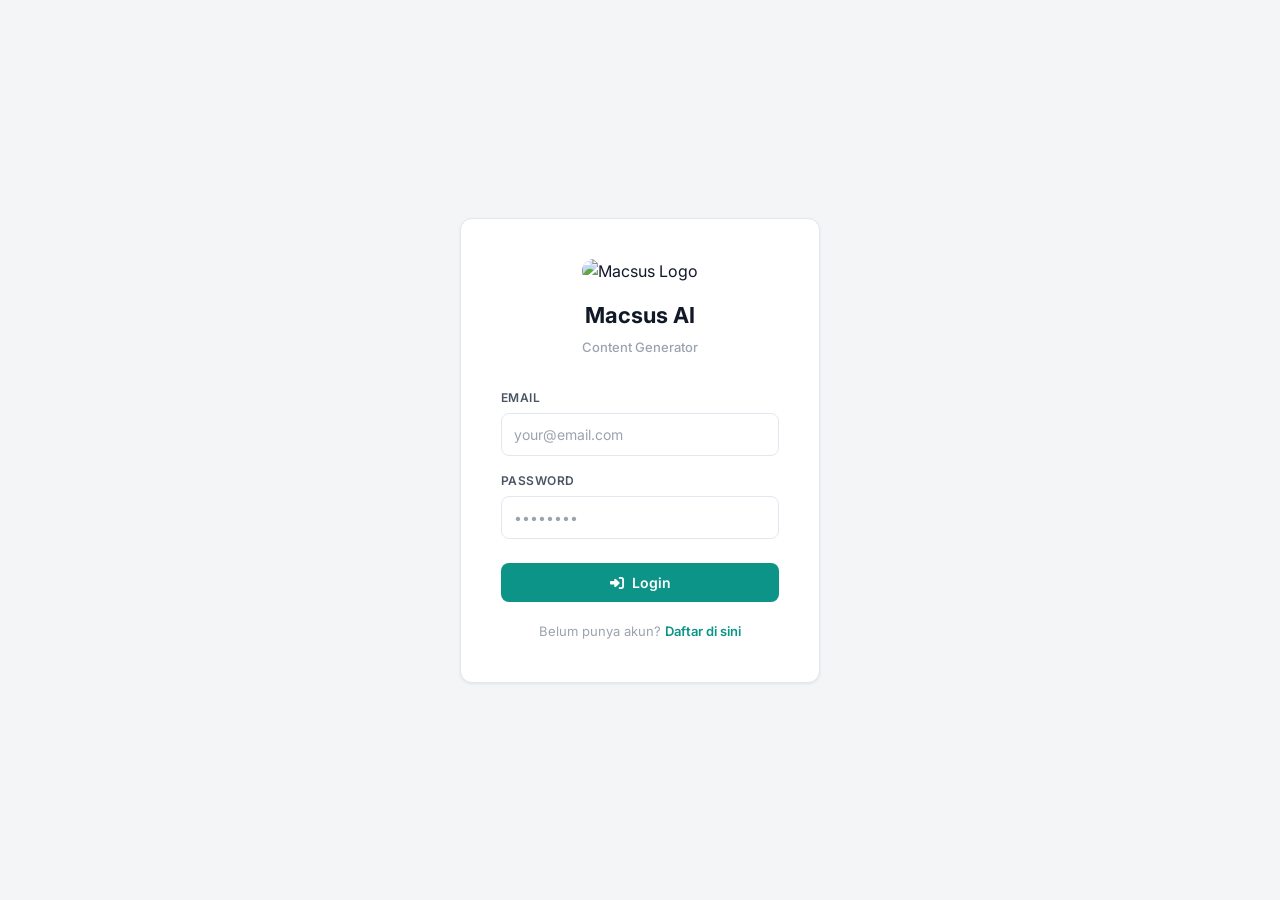
==== login.html @ 2334e477 "Fix sidebar: push layout, display none teks saat collapsed, proper page navigation" ====
<!DOCTYPE html>
<html lang="id">
<head>
  <meta charset="UTF-8">
  <meta name="viewport" content="width=device-width, initial-scale=1.0, maximum-scale=1.0, user-scalable=no">
  <title>Login - Macsus AI Advertising</title>
  <link rel="icon" href="IkonBrand/ikon-gelap/favicon-32.png" type="image/png">
  <link rel="preconnect" href="https://fonts.googleapis.com">
  <link rel="preconnect" href="https://fonts.gstatic.com" crossorigin>
  <link href="https://fonts.googleapis.com/css2?family=Inter:wght@400;500;600;700&display=swap" rel="stylesheet">
  <link rel="stylesheet" href="https://cdnjs.cloudflare.com/ajax/libs/font-awesome/6.4.0/css/all.min.css">
  <link rel="stylesheet" href="style.css">
  <style>
    body {
      background: var(--bg-page);
      display: flex;
      align-items: center;
      justify-content: center;
      min-height: 100dvh;
    }
    .auth-container {
      width: 100%;
      max-width: 400px;
      padding: 20px;
    }
    .auth-card {
      padding: 40px;
      background: var(--bg-surface);
      border: 1px solid var(--border);
      border-radius: 12px;
      box-shadow: var(--shadow-md);
    }
    .auth-header {
      text-align: center;
      margin-bottom: 32px;
    }
    .auth-header img {
      width: 56px;
      height: 56px;
      margin-bottom: 16px;
      border-radius: 12px;
    }
    .auth-header h1 {
      font-family: 'Inter', system-ui, sans-serif;
      font-size: 22px;
      font-weight: 700;
      color: var(--text-primary);
      margin: 0;
    }
    .auth-header p {
      font-size: 13px;
      color: var(--text-tertiary);
      margin: 6px 0 0 0;
      font-weight: 500;
    }
    .auth-form {
      display: flex;
      flex-direction: column;
      gap: 16px;
    }
    .form-group {
      display: flex;
      flex-direction: column;
      gap: 6px;
    }
    .form-label {
      font-size: 12px;
      font-weight: 600;
      color: var(--text-secondary);
      text-transform: uppercase;
      letter-spacing: 0.04em;
    }
    .auth-input {
      width: 100%;
      padding: 10px 12px;
      border: 1px solid var(--border);
      border-radius: 8px;
      background: var(--bg-surface);
      color: var(--text-primary);
      font-size: 14px;
      font-family: 'Inter', system-ui, sans-serif;
    }
    .auth-input:focus {
      outline: none;
      border-color: var(--accent);
      box-shadow: 0 0 0 3px var(--accent-muted);
    }
    .auth-input::placeholder {
      color: var(--text-tertiary);
    }
    .auth-submit {
      padding: 11px 16px;
      background: var(--accent);
      color: var(--text-inverse);
      border: none;
      border-radius: 8px;
      font-weight: 600;
      font-size: 14px;
      cursor: pointer;
      display: flex;
      align-items: center;
      justify-content: center;
      gap: 8px;
      margin-top: 8px;
    }
    .auth-submit:hover:not(:disabled) {
      background: var(--accent-hover);
    }
    .auth-submit:disabled {
      opacity: 0.6;
      cursor: not-allowed;
    }
    .auth-error {
      padding: 12px;
      background: var(--red-light);
      border: 1px solid var(--red);
      border-radius: 8px;
      color: var(--red);
      font-size: 13px;
      display: none;
    }
    .auth-error.show {
      display: block;
    }
    .auth-link {
      text-align: center;
      font-size: 13px;
      color: var(--text-tertiary);
      margin-top: 20px;
    }
    .auth-link a {
      color: var(--accent);
      text-decoration: none;
      font-weight: 600;
    }
    .auth-link a:hover {
      text-decoration: underline;
    }
    .toast {
      position: fixed;
      bottom: 20px;
      left: 50%;
      transform: translateX(-50%);
      background: var(--bg-active);
      color: var(--text-primary);
      padding: 10px 20px;
      border-radius: 100px;
      font-size: 13px;
      font-weight: 600;
      display: none;
      align-items: center;
      gap: 10px;
      z-index: 10000;
      box-shadow: var(--shadow-lg);
    }
    .toast.show {
      display: flex;
    }
    @media (max-width: 480px) {
      .auth-container { padding: 12px; }
      .auth-card { padding: 24px; }
      .auth-header h1 { font-size: 20px; }
    }
  </style>
</head>
<body>
  <div id="toast" class="toast"></div>

  <div class="auth-container">
    <div class="auth-card">
      <div class="auth-header">
        <img src="ikon.png" alt="Macsus Logo">
        <h1>Macsus AI</h1>
        <p>Content Generator</p>
      </div>

      <form class="auth-form" id="login-form" onsubmit="handleLoginSubmit(event)">
        <div class="form-group">
          <label class="form-label">Email</label>
          <input type="email" class="auth-input" placeholder="your@email.com" id="login-email" required>
        </div>

        <div class="form-group">
          <label class="form-label">Password</label>
          <input type="password" class="auth-input" placeholder="••••••••" id="login-password" required>
        </div>

        <div class="auth-error" id="login-error"></div>

        <button type="submit" class="auth-submit" id="login-btn">
          <i class="fas fa-sign-in-alt"></i> Login
        </button>
      </form>

      <div class="auth-link">
        Belum punya akun? <a href="register.html">Daftar di sini</a>
      </div>
    </div>
  </div>

  <script src="js/auth/supabaseAuth.js"></script>
  <script>
    async function handleLoginSubmit(e) {
      e.preventDefault();
      
      const email = document.getElementById('login-email').value.trim();
      const password = document.getElementById('login-password').value;
      const errorBox = document.getElementById('login-error');
      const submitBtn = document.getElementById('login-btn');

      errorBox.textContent = '';
      errorBox.classList.remove('show');
      submitBtn.disabled = true;
      submitBtn.innerHTML = '<i class="fas fa-spinner"></i> Sedang login...';

      try {
        const result = await window.supabaseAuth.loginUser(email, password);

        if (result.success) {
          showToast('' + result.message, 'success');
          
          setTimeout(() => {
            window.location.href = './index.html';
          }, 1000);
        } else {
          errorBox.textContent = result.error;
          errorBox.classList.add('show');
          submitBtn.disabled = false;
          submitBtn.innerHTML = '<i class="fas fa-sign-in-alt"></i> Login';
        }
      } catch (err) {
        console.error('Login error:', err);
        errorBox.textContent = 'Error: ' + err.message;
        errorBox.classList.add('show');
        submitBtn.disabled = false;
        submitBtn.innerHTML = '<i class="fas fa-sign-in-alt"></i> Login';
      }
    }

    function showToast(message, type = 'info') {
      const toast = document.getElementById('toast');
      toast.textContent = message;
      toast.classList.add('show');
      setTimeout(() => toast.classList.remove('show'), 2000);
    }
  </script>
</body>
</html>
---- style.css ----
/* ═══════════════════════════════════════════════════════════════
   MACSUS AI ADVERTISING — SAAS MODERN UI
   Clean · Professional · Teal Accent
   ═══════════════════════════════════════════════════════════════ */

@import url('https://fonts.googleapis.com/css2?family=Inter:wght@400;500;600;700&family=JetBrains+Mono:wght@400;500&display=swap');

/* ── DESIGN TOKENS ──────────────────────────────────────────── */
:root {
  /* Surfaces */
  --bg-page: #F4F5F7;
  --bg-surface: #FFFFFF;
  --bg-elevated: #FFFFFF;
  --bg-hover: #F0F2F5;
  --bg-active: #E8EAED;

  /* Borders */
  --border: #E2E8F0;
  --border-light: #F0F2F5;
  --border-focus: #0D9488;

  /* Text */
  --text-primary: #111827;
  --text-secondary: #4B5563;
  --text-tertiary: #9CA3AF;
  --text-inverse: #FFFFFF;

  /* Accent — Teal */
  --accent: #0D9488;
  --accent-hover: #0F766E;
  --accent-light: #CCFBF1;
  --accent-muted: rgba(13, 148, 136, 0.08);

  /* Platform Gradients */
  --ig-gradient: linear-gradient(135deg, #833AB4 0%, #C13584 25%, #E1306C 50%, #F77737 75%, #FCAF45 100%);
  --wa-gradient: linear-gradient(135deg, #075E54 0%, #128C7E 50%, #25D366 100%);
  --fb-gradient: linear-gradient(135deg, #1877F2 0%, #42A5F5 50%, #90CAF9 100%);
  --gb-gradient: linear-gradient(135deg, #DB4437 0%, #F4B400 33%, #0F9D58 66%, #DB4437 100%);

  /* Semantic */
  --green: #16A34A;
  --green-light: #DCFCE7;
  --red: #DC2626;
  --red-light: #FEE2E2;
  --yellow: #D97706;
  --yellow-light: #FEF3C7;
  --blue: #2563EB;
  --blue-light: #DBEAFE;

  /* Platform */
  --ig: #E1306C;
  --ig-light: rgba(225, 48, 108, 0.08);
  --wa: #25D366;
  --wa-light: rgba(37, 211, 102, 0.08);
  --fb: #1877F2;
  --fb-light: rgba(24, 119, 242, 0.08);
  --gb: #D97706;
  --gb-light: rgba(217, 119, 6, 0.08);
  --tt: #010101;
  --tt-light: rgba(0, 0, 0, 0.06);
  --tt-gradient: linear-gradient(135deg, #010101 0%, #00F2EA 50%, #FF0050 100%);

  /* Platform Gradients */
  --ig-gradient: linear-gradient(90deg, #833AB4 0%, #C13584 25%, #E1306C 50%, #F77737 75%, #FCAF45 100%);
  --wa-gradient: linear-gradient(90deg, #075E54 0%, #128C7E 50%, #25D366 100%);
  --fb-gradient: linear-gradient(90deg, #1877F2 0%, #42A5F5 50%, #90CAF9 100%);
  --gb-gradient: linear-gradient(90deg, #DB4437 0%, #F4B400 33%, #0F9D58 66%, #DB4437 100%);

  /* Layout */
  --topbar-height: 56px;

  /* Radius */
  --r-sm: 6px;
  --r-md: 8px;
  --r-lg: 12px;
  --r-xl: 16px;

  /* Shadows */
  --shadow-sm: 0 1px 2px rgba(0, 0, 0, 0.05);
  --shadow-md: 0 1px 3px rgba(0, 0, 0, 0.08);
  --shadow-lg: 0 4px 12px rgba(0, 0, 0, 0.1);

  /* Button gradient bottom */
  --btn-grad-end: rgba(255,255,255,0.15);
  --btn-grad-end-hover: rgba(255,255,255,0.12);

  /* Button brand colors */
  --btn-ig: #E1306C;
  --btn-gb: #D97706;
  --btn-wa: #25D366;
  --btn-fb: #1877F2;
  --btn-tt: #000000;

  /* Typography */
  --font-sans: 'Inter', system-ui, -apple-system, sans-serif;
  --font-mono: 'JetBrains Mono', 'Courier New', monospace;
}

/* ── DARK MODE TOKENS ───────────────────────────────────────── */
body.dark-mode {
  /* Surfaces */
  --bg-page: #0F1117;
  --bg-surface: #1A1D27;
  --bg-elevated: #1A1D27;
  --bg-hover: #252833;
  --bg-active: #2E3140;

  /* Borders */
  --border: #2E3140;
  --border-light: #252833;
  --border-focus: #14B8A6;

  /* Text */
  --text-primary: #F1F5F9;
  --text-secondary: #CBD5E1;
  --text-tertiary: #64748B;
  --text-inverse: #0F1117;

  /* Accent */
  --accent: #14B8A6;
  --accent-hover: #2DD4BF;
  --accent-light: rgba(20, 184, 166, 0.15);
  --accent-muted: rgba(20, 184, 166, 0.1);

  /* Semantic — darker backgrounds for dark mode */
  --green: #22C55E;
  --green-light: rgba(34, 197, 94, 0.12);
  --red: #F87171;
  --red-light: rgba(248, 113, 113, 0.12);
  --yellow: #FBBF24;
  --yellow-light: rgba(251, 191, 36, 0.12);
  --blue: #60A5FA;
  --blue-light: rgba(96, 165, 250, 0.12);

  /* Platform */
  --ig: #F472B6;
  --ig-light: rgba(244, 114, 182, 0.1);
  --wa: #4ADE80;
  --wa-light: rgba(74, 222, 128, 0.1);
  --fb: #60A5FA;
  --fb-light: rgba(96, 165, 250, 0.1);
  --gb: #FBBF24;
  --gb-light: rgba(251, 191, 36, 0.1);
  --tt: #E2E8F0;
  --tt-light: rgba(226, 232, 240, 0.08);
  --tt-gradient: linear-gradient(135deg, #1a1a1a 0%, #00F2EA 50%, #FF0050 100%);

  /* Platform Gradients */
  --ig-gradient: linear-gradient(135deg, #833AB4 0%, #C13584 25%, #E1306C 50%, #F77737 75%, #FCAF45 100%);
  --wa-gradient: linear-gradient(135deg, #075E54 0%, #128C7E 50%, #25D366 100%);
  --fb-gradient: linear-gradient(135deg, #1877F2 0%, #42A5F5 50%, #90CAF9 100%);
  --gb-gradient: linear-gradient(135deg, #DB4437 0%, #F4B400 33%, #0F9D58 66%, #DB4437 100%);

  /* Shadows */
  --shadow-sm: 0 1px 2px rgba(0, 0, 0, 0.25);
  --shadow-md: 0 1px 3px rgba(0, 0, 0, 0.35);
  --shadow-lg: 0 4px 12px rgba(0, 0, 0, 0.45);

  /* Button gradient bottom */
  --btn-grad-end: rgba(0,0,0,0.2);
  --btn-grad-end-hover: rgba(0,0,0,0.25);

  /* Button brand colors (penuh, tidak pudar) */
  --btn-ig: #E1306C;
  --btn-gb: #D97706;
  --btn-wa: #25D366;
  --btn-fb: #1877F2;
  --btn-tt: #000000;
}

.topbar-title,
.panel-title,
.notes-card-title,
.output-title,
.out-card-name,
.modal-header h3,
.accordion-title,
.settings-label,
.cs-modal-title,
.custom-alert-title,
.update-modal-header h2,
.beranda-section-title,
.field-label,
.mode-info-name,
.mode-info-desc,
.account-name,
.account-email,
.hist-title,
.hist-meta,
.toast {
  text-shadow: -1px 1px 0 rgba(0,0,0,0.2);
}

/* ── RESET ───────────────────────────────────────────────────── */
*, *::before, *::after { box-sizing: border-box; margin: 0; padding: 0; }
body, button, label, span, div, i, svg, h1, h2, h3, h4, h5, h6, p, a, li {
  -webkit-user-select: none;
  user-select: none;
}
input, textarea, [contenteditable="true"] {
  -webkit-user-select: text;
  user-select: text;
}

html {
  -webkit-tap-highlight-color: transparent;
  font-size: 16px;
  -webkit-font-smoothing: antialiased;
  -moz-osx-font-smoothing: grayscale;
  scroll-behavior: smooth;
}

body {
  font-family: var(--font-sans);
  background: var(--bg-page);
  color: var(--text-primary);
  height: 100dvh;
  height: 100svh;
  margin: 0;
  overflow-x: hidden;
  line-height: 1.5;
}

button { font-family: var(--font-sans); cursor: pointer; border: none; background: none; }
input, textarea, select { font-family: var(--font-sans); }
textarea { resize: vertical; }

/* ── APP LAYOUT ──────────────────────────────────────────────── */
.app-layout {
  display: flex;
  height: 100%;
}

/* ── MAIN AREA ────────────────────────────────────────────── */
.history-item {
  display: flex;
  flex-direction: column;
  width: 100%;
  padding: 10px 12px;
  background: transparent;
  border: 1px solid transparent;
  border-radius: var(--r-md);
  text-align: left;
  cursor: pointer;
  position: relative;
}

.history-item:hover {
  background: var(--bg-hover);
  border-color: var(--border);
}

.history-item.pinned {
  border-color: var(--green);
  background: var(--green-light);
}

.hist-title {
  font-size: 13px;
  font-weight: 500;
  color: var(--text-primary);
  white-space: nowrap;
  overflow: hidden;
  text-overflow: ellipsis;
  padding-right: 28px;
}

.hist-preview {
  font-size: 11px;
  color: var(--text-tertiary);
  white-space: nowrap;
  overflow: hidden;
  text-overflow: ellipsis;
  margin-top: 2px;
  padding-right: 28px;
}

.hist-meta {
  display: flex;
  justify-content: space-between;
  align-items: center;
  margin-top: 4px;
  font-size: 11px;
  color: var(--text-primary);
}

.hist-mode {
  font-size: 10px;
  font-weight: 600;
  padding: 2px 6px;
  border-radius: 4px;
}

.hist-mode.ig { color: var(--ig); background: var(--ig-light); }
.hist-mode.gb { color: var(--gb); background: var(--gb-light); }
.hist-mode.wa { color: var(--wa); background: var(--wa-light); }
.hist-mode.fb { color: var(--fb); background: var(--fb-light); }
.hist-mode.tt { color: var(--tt); background: var(--tt-light); }

.hist-menu-btn {
  position: absolute;
  right: 8px;
  top: 50%;
  transform: translateY(-50%);
  width: 24px;
  height: 24px;
  background: transparent;
  border: 1px solid transparent;
  color: var(--text-tertiary);
  border-radius: var(--r-sm);
  font-size: 12px;
  display: grid;
  place-items: center;
  cursor: pointer;
  opacity: 0;
}

.history-item:hover .hist-menu-btn,
.history-item.pinned .hist-menu-btn {
  opacity: 1;
}

.hist-menu-btn:hover {
  background: var(--bg-active);
  color: var(--text-primary);
}

/* History Popup */
/* ── MAIN CONTENT AREA ───────────────────────────────────────── */
.main-area {
  flex: 1;
  display: flex;
  flex-direction: column;
  min-height: 0;
  overflow: hidden;
}

/* ── TOPBAR ──────────────────────────────────────────────────── */
.topbar {
  flex-shrink: 0;
  height: var(--topbar-height);
  background: var(--bg-surface);
  border-bottom: 1px solid var(--border);
  display: flex;
  align-items: center;
  padding: 0 24px;
  gap: 16px;
  z-index: 90;
}

.topbar-title {
  flex: 1;
  font-size: 16px;
  font-weight: 600;
  color: var(--text-primary);
  display: flex;
  align-items: center;
  gap: 10px;
}

.topbar-icon {
  width: 28px;
  height: 28px;
  flex-shrink: 0;
  display: flex;
  align-items: center;
  justify-content: center;
  font-size: 18px;
}

.topbar-icon-img {
  background: url('ikon.png') center/cover no-repeat;
  border-radius: 8px;
}

.topbar-icon-mode {
  border-radius: 8px;
}

.topbar-icon-mode.ig { color: var(--ig); background: var(--ig-light); }
.topbar-icon-mode.gb { color: var(--gb); background: var(--gb-light); }
.topbar-icon-mode.wa { color: var(--wa); background: var(--wa-light); }
.topbar-icon-mode.fb { color: var(--fb); background: var(--fb-light); }
.topbar-icon-mode.tt { color: var(--tt); background: var(--tt-light); }

.topbar-actions {
  display: flex;
  align-items: center;
  gap: 4px;
}

.topbar-btn {
  width: 36px;
  height: 36px;
  display: grid;
  place-items: center;
  border-radius: var(--r-sm);
  color: var(--text-secondary);
  font-size: 15px;
}

.topbar-btn:hover {
  background: var(--bg-hover);
  color: var(--text-primary);
}

.topbar-btn.active {
  color: var(--accent);
  background: var(--accent-muted);
}

/* Account Dropdown */
.account-dropdown {
  position: fixed;
  background: var(--bg-surface);
  border: 1px solid var(--border);
  border-radius: var(--r-lg);
  box-shadow: var(--shadow-lg);
  width: calc(100% - 16px);
  left: 8px !important;
  right: 8px !important;
  z-index: 999;
  padding: 12px;
  display: none;
}

.account-dropdown.visible {
  display: block;
}

.account-header {
  display: flex;
  align-items: center;
  gap: 12px;
  padding: 12px;
  margin-bottom: 8px;
  background: var(--bg-page);
  border-radius: var(--r-md);
}

.account-icon {
  font-size: 28px;
  color: var(--accent);
}

.account-name {
  font-size: 14px;
  font-weight: 600;
  color: var(--text-primary);
  word-break: break-all;
}

.account-email {
  font-size: 12px;
  color: var(--text-tertiary);
  margin-top: 2px;
}

.account-actions {
  display: flex;
  flex-direction: column;
  gap: 4px;
}

.account-btn {
  width: 100%;
  padding: 10px 12px;
  background: transparent;
  border: 1px solid var(--border);
  border-radius: var(--r-md);
  color: var(--text-secondary);
  font-size: 13px;
  font-weight: 500;
  cursor: pointer;
  display: flex;
  align-items: center;
  gap: 8px;
  text-align: left;
}

.account-btn:hover {
  background: var(--bg-hover);
  border-color: var(--accent);
  color: var(--accent);
}

.account-overlay {
  position: fixed;
  inset: 0;
  z-index: 998;
  display: none;
  background: rgba(0,0,0,0.3);
  cursor: pointer;
  opacity: 0;
}

/* ── CONTENT AREA ────────────────────────────────────────────── */
.content-area {
  flex: 1;
  min-height: 0;
    padding: 8px 12px 80px;
  overflow-y: auto;
  overflow-x: hidden;
  -webkit-overflow-scrolling: touch;
  overscroll-behavior: contain;
  max-width: 960px;
  width: 100%;
  position: relative;
}

#input-container {
  margin: 0;
  padding: 0;
}

#input-container > *:first-child {
  margin-top: 0;
}

.content-area::-webkit-scrollbar {
  display: none;
}

.content-area {
  -ms-overflow-style: none;
  scrollbar-width: none;
}

/* ── DOCK ─────────────────────────────────────────── */
.dock-wrapper {
  position: fixed;
  bottom: 0;
  left: 0;
  right: 0;
  padding: 8px 16px calc(8px + env(safe-area-inset-bottom, 0px));
  display: flex;
  justify-content: center;
  z-index: 90;
  pointer-events: none;
}

.dock {
  pointer-events: auto;
  display: inline-flex;
  align-items: center;
  gap: 6px;
  padding: 6px 10px;
  border-radius: 20px;
  background: var(--bg-surface);
  position: relative;
  z-index: 1;
}

.dock-pulse {
  position: absolute;
  inset: 4px;
  border-radius: 16px;
  z-index: 0;
  pointer-events: none;
  border: 1.5px solid rgba(0, 229, 255, 0.4);
  animation: pulseBorder 24s ease-in-out infinite;
}

@keyframes pulseBorder {
  0%, 100% {
    border-color: rgba(0, 229, 255, 1);
  }
  33% {
    border-color: rgba(112, 0, 255, 1);
  }
  66% {
    border-color: rgba(255, 0, 200, 1);
  }
}

.dock-item {
  position: relative;
  width: 42px;
  height: 42px;
  display: flex;
  align-items: center;
  justify-content: center;
  border-radius: 12px;
  color: var(--text-tertiary);
  cursor: pointer;
  transition: color 0.2s ease, background 0.2s ease;
  flex-shrink: 0;
  z-index: 2;
}

.dock-item:hover {
  color: var(--text-primary);
  background: var(--bg-hover);
}

.dock-item.active {
  color: var(--accent);
}

.dock-item.active .dock-pill {
  opacity: 1;
  transform: scale(1);
}

.dock-pill {
  position: absolute;
  inset: 3px;
  border-radius: 10px;
  background: rgba(71, 166, 255, 0.12);
  opacity: 0;
  transform: scale(0.85);
  transition: opacity 0.3s cubic-bezier(0.34, 1.56, 0.64, 1), transform 0.3s cubic-bezier(0.34, 1.56, 0.64, 1);
  z-index: -1;
}

.dock-item i, .dock-item svg {
  font-size: 18px;
  width: 18px;
  height: 18px;
  position: relative;
  z-index: 1;
}

.dock-separator {
  width: 1px;
  height: 24px;
  background: var(--border);
  flex-shrink: 0;
}

.expandable-trigger {
  width: 42px;
  height: 42px;
  display: flex;
  align-items: center;
  justify-content: center;
  border-radius: 12px;
  border: none;
  background: transparent;
  color: var(--text-tertiary);
  cursor: pointer;
  transition: color 0.2s ease, background 0.2s ease;
}

.expandable-trigger:hover {
  color: var(--text-primary);
  background: var(--bg-hover);
}

.expandable-trigger i {
  font-size: 18px;
  position: relative;
  z-index: 1;
}

/* Mode-specific active colors */
.dock-item.active.mode-ig { color: var(--ig); }
.dock-item.active.mode-ig .dock-pill { background: var(--ig-light); }
.dock-item.active.mode-wa { color: var(--wa); }
.dock-item.active.mode-wa .dock-pill { background: var(--wa-light); }
.dock-item.active.mode-fb { color: var(--fb); }
.dock-item.active.mode-fb .dock-pill { background: var(--fb-light); }
.dock-item.active.mode-gb { color: var(--gb); }
.dock-item.active.mode-gb .dock-pill { background: var(--gb-light); }
.dock-item.active.mode-tt { color: var(--tt); }
.dock-item.active.mode-tt .dock-pill { background: var(--tt-light); }

/* Dock badge */
.dock-item .badge-count {
  position: absolute;
  top: 2px;
  right: 2px;
  min-width: 14px;
  height: 14px;
  padding: 0 3px;
  border-radius: 7px;
  background: #ef4444;
  color: #fff;
  font-size: 9px;
  font-weight: 700;
  display: flex;
  align-items: center;
  justify-content: center;
  z-index: 2;
}

/* ── EXPANDABLE TABS ── */
.dock-expandable {
  position: static;
  flex-shrink: 0;
}

.expandable-shell {
  position: absolute;
  bottom: calc(100% + 6px);
  left: 10px;
  right: 10px;
  background: var(--bg-surface);
  border: 1px solid var(--border);
  border-radius: 16px;
  z-index: 100;
  transform-origin: bottom center;
  display: grid;
  grid-template-rows: 0fr;
  transition: grid-template-rows 0.35s cubic-bezier(0.22, 1, 0.36, 1), opacity 0.2s ease;
  opacity: 0;
  pointer-events: none;
}

.expandable-shell.show {
  grid-template-rows: 1fr;
  opacity: 1;
  pointer-events: auto;
}

.expandable-content {
  overflow: hidden;
}

/* Mode-specific expandable trigger colors */
.expandable-trigger.mode-ig { color: var(--ig); }
.expandable-trigger.mode-gb { color: var(--gb); }
.expandable-trigger.mode-wa { color: var(--wa); }
.expandable-trigger.mode-fb { color: var(--fb); }
.expandable-trigger.mode-tt { color: var(--tt); }

/* Account Banner */
.account-banner {
  display: flex;
  align-items: center;
  gap: 10px;
  padding: 10px;
  margin-bottom: 4px;
  background: var(--bg-page);
  border-radius: 10px;
}

.account-banner-icon {
  font-size: 28px;
  color: var(--text-secondary);
}

.account-banner-name {
  font-size: 13px;
  font-weight: 600;
  color: var(--text-primary);
}

.account-banner-email {
  font-size: 11px;
  color: var(--text-secondary);
}

/* Expandable menu rows */
.expandable-menu {
  display: flex;
  flex-direction: column;
  gap: 2px;
  min-width: 160px;
  padding: 4px;
}

.expandable-row {
  display: flex;
  align-items: center;
  gap: 10px;
  padding: 10px 12px;
  border-radius: 10px;
  border: none;
  background: transparent;
  color: var(--text-primary);
  cursor: pointer;
  font-size: 13px;
  font-weight: 500;
  text-align: left;
  width: 100%;
  transition: background 0.15s ease, transform 0.15s ease;
}

.expandable-row.row-ig, .expandable-row.row-gb, .expandable-row.row-wa, .expandable-row.row-fb, .expandable-row.row-tt {
  color: #fff;
}

.expandable-row:hover {
  background: var(--bg-hover);
  transform: translateX(2px);
}

.expandable-row i {
  font-size: 14px;
  color: var(--text-secondary);
  width: 16px;
  text-align: center;
  flex-shrink: 0;
}

.expandable-row span {
  flex: 1;
}

.expandable-row .row-chevron {
  font-size: 12px;
  color: var(--text-tertiary);
  opacity: 0;
  transition: opacity 0.15s ease;
}

.expandable-row:hover .row-chevron {
  opacity: 1;
}

/* Mode-specific row gradient colors */
.expandable-row span, .expandable-row i:first-child {
}

.row-ig, .row-gb, .row-wa, .row-fb, .row-tt {
  position: relative;
}

.row-ig::after, .row-gb::after, .row-wa::after, .row-fb::after, .row-tt::after {
  display: none;
}

.row-ig { background-image: linear-gradient(rgba(0,0,0,0.3), rgba(0,0,0,0.3)), var(--ig-gradient); }
.row-ig:hover { filter: brightness(1.1); }
.row-ig i:first-child { color: #fff; }

.row-gb { background-image: linear-gradient(rgba(0,0,0,0.3), rgba(0,0,0,0.3)), var(--gb-gradient); }
.row-gb:hover { filter: brightness(1.1); }
.row-gb i:first-child { color: #fff; }

.row-wa { background-image: linear-gradient(rgba(0,0,0,0.3), rgba(0,0,0,0.3)), var(--wa-gradient); }
.row-wa:hover { filter: brightness(1.1); }
.row-wa i:first-child { color: #fff; }

.row-fb { background-image: linear-gradient(rgba(0,0,0,0.3), rgba(0,0,0,0.3)), var(--fb-gradient); }
.row-fb:hover { filter: brightness(1.1); }
.row-fb i:first-child { color: #fff; }

.row-tt { background-image: linear-gradient(rgba(0,0,0,0.3), rgba(0,0,0,0.3)), var(--tt-gradient); }
.row-tt:hover { filter: brightness(1.1); }
.row-tt i:first-child { color: #fff; }

/* ── BERANDA HISTORY LIST ──────────────────────────────────── */
.beranda-history-header {
  display: flex;
  align-items: center;
  justify-content: space-between;
  gap: 12px;
  margin-bottom: 12px;
}

.beranda-section-title {
  font-size: 12px;
  font-weight: 600;
  color: var(--text-primary);
  text-transform: uppercase;
  letter-spacing: 0.08em;
  margin-bottom: 0;
}

.beranda-search {
  position: relative;
  width: 200px;
}

.beranda-search input {
  width: 100%;
  padding: 6px 10px 6px 28px;
  border: 1px solid var(--border);
  border-radius: var(--r-md);
  background: var(--bg-page);
  color: var(--text-primary);
  font-size: 12px;
  font-family: var(--font-sans);
}

.beranda-search input:focus {
  outline: none;
  border-color: var(--accent);
  box-shadow: 0 0 0 3px var(--accent-muted);
}

.beranda-search i {
  position: absolute;
  left: 9px;
  top: 50%;
  transform: translateY(-50%);
  font-size: 11px;
  color: var(--text-tertiary);
  pointer-events: none;
}

.beranda-history {
  display: flex;
  flex-direction: column;
  gap: 8px;
}

/* ── SWIPEABLE HISTORY ITEM ── */
.beranda-history-item {
  position: relative;
  overflow: hidden;
  border-radius: var(--r-md);
  touch-action: pan-y;
  user-select: none;
  -webkit-user-select: none;
}

.beranda-history-rail {
  position: absolute;
  inset: 0;
  z-index: 0;
  display: flex;
  justify-content: flex-end;
  border-radius: var(--r-md);
  overflow: hidden;
  background: var(--green);
}

/* mode gradients */
.beranda-history-rail.ig { background: var(--ig-gradient); }
.beranda-history-rail.gb { background: var(--gb-gradient); }
.beranda-history-rail.wa { background: var(--wa-gradient); }
.beranda-history-rail.fb { background: var(--fb-gradient); }
.beranda-history-rail.tt { background: var(--tt-gradient); }

.beranda-history-action {
  width: 56px;
  height: 100%;
  display: flex;
  align-items: center;
  justify-content: center;
  cursor: pointer;
  flex-shrink: 0;
  background: transparent;
}

.beranda-history-action:active .beranda-history-action-icon {
  transform: scale(0.92) !important;
}

.beranda-history-action-icon {
  width: 36px;
  height: 36px;
  border-radius: var(--r-sm);
  display: flex;
  align-items: center;
  justify-content: center;
  font-size: 14px;
  opacity: 0;
  transform: scale(0.8);
  transition: background 0.15s, transform 0.15s, opacity 0.2s ease;
}

/* munculkan icon saat surface di-drag atau terbuka */
.beranda-history-item.swiping .beranda-history-action-icon,
.beranda-history-item.open .beranda-history-action-icon {
  opacity: 1;
  transform: scale(1);
}

.beranda-history-action.pin .beranda-history-action-icon,
.beranda-history-action.delete .beranda-history-action-icon {
  color: #fff;
  background: rgba(0,0,0,0.25);
}

.beranda-history-action.pin .beranda-history-action-icon:hover,
.beranda-history-action.delete .beranda-history-action-icon:hover {
  background: rgba(0,0,0,0.35);
}

.beranda-history-surface {
  position: relative;
  z-index: 1;
  display: flex;
  align-items: center;
  gap: 12px;
  width: 100%;
  padding: 12px;
  background: var(--bg-surface);
  border: 1px solid var(--border);
  border-radius: var(--r-md);
  cursor: pointer;
  box-shadow: -2px 2px 0 #000;
  will-change: transform;
  transition: transform 0.35s cubic-bezier(0.22, 1, 0.36, 1);
}

.beranda-history-pin-badge {
  font-size: 10px;
  font-weight: 600;
  padding: 2px 8px;
  border-radius: 100px;
  background: var(--red-light);
  color: var(--red);
  display: flex;
  align-items: center;
  gap: 3px;
  flex-shrink: 0;
  pointer-events: none;
}

.beranda-history-pin-badge i {
  font-size: 9px;
  transform: rotate(45deg);
}

.beranda-history-badges {
  display: flex;
  flex-direction: column;
  align-items: flex-end;
  gap: 4px;
  flex-shrink: 0;
}

.beranda-history-surface.swiping {
  transition: none !important;
}

.beranda-history-surface.open {
  transform: translateX(-112px);
}

/* swipe hint animation: 1s buka+tutup, 3s jeda */
@keyframes swipeHint {
  0% { transform: translateX(0); }
  12.5% { transform: translateX(-112px); }
  25% { transform: translateX(0); }
  100% { transform: translateX(0); }
}

.beranda-history-item.hint .beranda-history-surface {
  animation: swipeHint 4s ease-in-out infinite;
}

.beranda-history-item.hint .beranda-history-action-icon {
  opacity: 1;
  transform: scale(1);
}

.beranda-history-item.hint.swiping .beranda-history-surface,
.beranda-history-item.hint.open .beranda-history-surface {
  animation: none !important;
}

.beranda-history-surface:hover {
  border-color: var(--accent);
  background: var(--bg-surface);
}

.beranda-history-surface.ig:hover { border-color: var(--ig); }
.beranda-history-surface.gb:hover { border-color: var(--gb); }
.beranda-history-surface.wa:hover { border-color: var(--wa); }
.beranda-history-surface.fb:hover { border-color: var(--fb); }
.beranda-history-surface.tt:hover { border-color: var(--tt); }

.beranda-history-empty {
  text-align: center;
  padding: 24px;
  color: var(--text-tertiary);
  font-size: 13px;
}

.beranda-history-icon {
  width: 36px;
  height: 36px;
  border-radius: var(--r-sm);
  display: flex;
  align-items: center;
  justify-content: center;
  font-size: 16px;
  flex-shrink: 0;
}

.beranda-history-icon.ig { background: var(--ig-light); color: var(--ig); }
.beranda-history-icon.gb { background: var(--gb-light); color: var(--gb); }
.beranda-history-icon.wa { background: var(--wa-light); color: var(--wa); }
.beranda-history-icon.fb { background: var(--fb-light); color: var(--fb); }
.beranda-history-icon.tt { background: var(--tt-light); color: var(--tt); }

.beranda-history-info {
  flex: 1;
  min-width: 0;
  text-align: left;
  display: flex;
  flex-direction: column;
  gap: 2px;
}

.beranda-history-title {
  font-size: 13px;
  font-weight: 600;
  color: var(--text-primary);
  white-space: nowrap;
  overflow: hidden;
  text-overflow: ellipsis;
}

.beranda-history-meta {
  font-size: 11px;
  color: var(--text-tertiary);
}

.beranda-history-badge {
  font-size: 10px;
  font-weight: 600;
  padding: 2px 8px;
  border-radius: 100px;
  flex-shrink: 0;
}

.beranda-history-badge.ig { background: var(--ig-light); color: var(--ig); }
.beranda-history-badge.gb { background: var(--gb-light); color: var(--gb); }
.beranda-history-badge.wa { background: var(--wa-light); color: var(--wa); }
.beranda-history-badge.fb { background: var(--fb-light); color: var(--fb); }
.beranda-history-badge.tt { background: var(--tt-light); color: var(--tt); }


.beranda-empty {
  text-align: center;
  padding: 32px 16px;
  color: var(--text-tertiary);
  font-size: 13px;
}

/* ── MODE SELECTOR ──────────────────────────────────────────── */
.section-eyebrow {
  font-size: 12px;
  font-weight: 600;
  color: var(--text-tertiary);
  text-transform: uppercase;
  letter-spacing: 0.08em;
  margin-bottom: 12px;
}

/* ── MODE INFO TABS ────────────────────────────────────────── */
.mode-tabs {
  display: flex;
  gap: 8px;
  margin-bottom: 12px;
  overflow-x: auto;
  -webkit-overflow-scrolling: touch;
  scrollbar-width: none;
  padding: 4px;
}

.mode-tabs::-webkit-scrollbar {
  display: none;
}

.mode-tab {
  flex: 1;
  min-width: 0;
  display: flex;
  flex-direction: column;
  align-items: center;
  gap: 4px;
  padding: 12px 8px;
  background: var(--bg-surface);
  border: 1px solid var(--border);
  border-radius: var(--r-md);
  cursor: pointer;
  color: var(--text-secondary);
  font-size: 11px;
  font-weight: 600;
  font-family: var(--font-sans);
  box-shadow: -2px 2px 0 #000;
}

.mode-tab i {
  font-size: 18px;
}

.mode-tab:hover {
  border-color: var(--accent);
  background: var(--accent-muted);
}

.mode-tab.active {
  border-color: var(--accent);
  background: var(--accent-muted);
  color: var(--accent);
}

.mode-tab.active i,
.mode-tab.active span {
  text-shadow: -1px 1px 0 rgba(0,0,0,0.2);
}

.mode-tab.ig.active { color: var(--ig); border-color: var(--ig); background: var(--ig-light); }
.mode-tab.wa.active { color: var(--wa); border-color: var(--wa); background: var(--wa-light); }
.mode-tab.fb.active { color: var(--fb); border-color: var(--fb); background: var(--fb-light); }
.mode-tab.gb.active { color: var(--gb); border-color: var(--gb); background: var(--gb-light); }
.mode-tab.tt.active { color: var(--tt); border-color: var(--tt); background: var(--tt-light); }

/* ── MODE INFO PANEL ────────────────────────────────────────── */
.mode-info-panel {
  background: var(--bg-surface);
  border: 1px solid var(--border);
  border-radius: var(--r-lg);
  padding: 16px;
  margin-bottom: 24px;
  display: flex;
  align-items: center;
  justify-content: space-between;
  gap: 12px;
}

.mode-info-panel.ig,
.mode-info-panel.gb,
.mode-info-panel.wa,
.mode-info-panel.fb,
.mode-info-panel.tt {
  border: none;
  border-radius: var(--r-lg);
  position: relative;
  max-width: 100%;
}

.mode-info-panel.ig::before,
.mode-info-panel.gb::before,
.mode-info-panel.wa::before,
.mode-info-panel.fb::before,
.mode-info-panel.tt::before {
  content: '';
  position: absolute;
  inset: 0;
  border-radius: inherit;
  pointer-events: none;
  box-shadow: inset 0 0 0 rgba(0,0,0,0);
  z-index: 0;
}

.mode-info-head { position: relative; z-index: 1; }
.btn-use-mode { position: relative; z-index: 1; }

.mode-info-panel.ig.expanded,
.mode-info-panel.gb.expanded,
.mode-info-panel.wa.expanded,
.mode-info-panel.fb.expanded,
.mode-info-panel.tt.expanded {
  animation: panelRound 0.4s ease-out forwards;
}

.mode-info-panel.ig.expanded { animation: panelRound 0.4s ease-out forwards, gradientSlide 8s linear infinite alternate; }
.mode-info-panel.gb.expanded { animation: panelRound 0.4s ease-out forwards, gradientSlide 6s linear infinite alternate; }
.mode-info-panel.wa.expanded { animation: panelRound 0.4s ease-out forwards, gradientSlide 3s linear infinite alternate; }
.mode-info-panel.fb.expanded { animation: panelRound 0.4s ease-out forwards, gradientSlide 3s linear infinite alternate; }
.mode-info-panel.tt.expanded { animation: panelRound 0.4s ease-out forwards, gradientSlide 5s linear infinite alternate; }

.mode-info-panel.ig.expanded::before,
.mode-info-panel.gb.expanded::before,
.mode-info-panel.wa.expanded::before,
.mode-info-panel.fb.expanded::before,
.mode-info-panel.tt.expanded::before {
  animation: shadowIn 0.4s ease-out forwards;
}

.mode-info-panel.ig.closing,
.mode-info-panel.gb.closing,
.mode-info-panel.wa.closing,
.mode-info-panel.fb.closing,
.mode-info-panel.tt.closing {
  animation: panelRoundRev 0.3s ease-in forwards;
}

.mode-info-panel.ig.closing::before,
.mode-info-panel.gb.closing::before,
.mode-info-panel.wa.closing::before,
.mode-info-panel.fb.closing::before,
.mode-info-panel.tt.closing::before {
  animation: shadowOut 0.3s ease-in forwards;
}

@keyframes panelRound {
  0% { border-radius: var(--r-lg); }
  100% { border-radius: var(--r-lg) var(--r-lg) 50% var(--r-lg); }
}

@keyframes panelRoundRev {
  0% { border-radius: var(--r-lg) var(--r-lg) 50% var(--r-lg); }
  100% { border-radius: var(--r-lg); }
}

@keyframes shadowIn {
  0% { box-shadow: inset 0 0 0 rgba(0,0,0,0); }
  100% { box-shadow: inset -8px -8px 24px rgba(0,0,0,0.45); }
}

@keyframes shadowOut {
  0% { box-shadow: inset -8px -8px 24px rgba(0,0,0,0.45); }
  100% { box-shadow: inset 0 0 0 rgba(0,0,0,0); }
}

@keyframes shadowFollow {
  0%, 100% { box-shadow: inset 0 0 0 rgba(0,0,0,0); }
  50% { box-shadow: inset -8px -8px 24px rgba(0,0,0,0.45); }
}

@keyframes gradientSlide {
  0% { background-position: 0% 50%; }
  100% { background-position: 100% 50%; }
}

.mode-info-panel.ig,
.mode-info-panel.gb,
.mode-info-panel.wa,
.mode-info-panel.fb,
.mode-info-panel.tt {
  background-size: 200% 100%;
}

.mode-info-panel.ig { animation: gradientSlide 8s linear infinite alternate; }
.mode-info-panel.gb { animation: gradientSlide 6s linear infinite alternate; }
.mode-info-panel.wa { animation: gradientSlide 3s linear infinite alternate; }
.mode-info-panel.fb { animation: gradientSlide 3s linear infinite alternate; }
.mode-info-panel.tt { animation: gradientSlide 5s linear infinite alternate; }

.mode-info-panel.ig { background-image: var(--ig-gradient); color: #fff; }
.mode-info-panel.gb { background-image: var(--gb-gradient); color: #fff; }
.mode-info-panel.wa { background-image: var(--wa-gradient); color: #fff; }
.mode-info-panel.fb { background-image: var(--fb-gradient); color: #fff; }
.mode-info-panel.tt { background-image: var(--tt-gradient); color: #fff; }



.mode-info-head {
  display: flex;
  align-items: center;
  gap: 12px;
  min-width: 0;
  flex: 1;
}

.mode-info-head > div {
  min-width: 0;
  flex: 1;
}

.mode-info-icon {
  font-size: 24px;
  flex-shrink: 0;
  color: #fff;
  text-shadow: -1px 1px 0 #000;
  position: relative;
  z-index: 1;
}

.mode-info-name {
  font-size: 14px;
  font-weight: 700;
  color: #fff;
  text-shadow: -1px 1px 0 #000;
  position: relative;
  z-index: 1;
  overflow-wrap: break-word;
  word-wrap: break-word;
  word-break: normal;
}

.mode-info-desc {
  font-size: 12px;
  color: rgba(255,255,255,0.85);
  line-height: 1.4;
  text-shadow: -1px 1px 0 #000;
  position: relative;
  z-index: 1;
  overflow-wrap: break-word;
  word-wrap: break-word;
  word-break: break-word;
  min-width: 0;
  width: 100%;
}

a.btn-use-mode {
  text-decoration: none;
  display: flex;
}

.default-panel {
  background-image: linear-gradient(135deg, #0F172A 0%, #1E293B 50%, #334155 100%);
  color: #fff;
  border: none;
  border-radius: var(--r-lg);
  padding: 16px;
  margin-bottom: 24px;
  display: flex;
  align-items: center;
  justify-content: space-between;
  gap: 12px;
  position: relative;
  max-width: 100%;
  background-size: 200% 100%;
  animation: gradientSlide 4s linear infinite alternate;
  box-shadow: -2px 2px 0 #000;
}

.default-icon {
  width: 28px;
  height: 28px;
  border-radius: 8px;
  object-fit: cover;
  flex-shrink: 0;
  position: relative;
  z-index: 1;
}

.default-panel .mode-info-name {
  color: #fff;
}

.default-panel .mode-info-desc {
  color: rgba(255,255,255,0.85);
}

.btn-use-mode {
  flex-shrink: 0;
  width: 36px;
  height: 36px;
  background: rgba(255,255,255,0.25);
  color: #fff;
  border-radius: var(--r-md);
  font-size: 14px;
  display: flex;
  align-items: center;
  justify-content: center;
  box-shadow: -2px 2px 0 #000;
}

.btn-use-mode:hover {
  background: rgba(255,255,255,0.4);
}

/* ── FORM PANELS ────────────────────────────────────────────── */
.form-panel, .notes-card {
  display: none;
  background: var(--bg-surface);
  border: 1px solid var(--border);
  border-radius: var(--r-lg);
  margin-bottom: 16px;
  overflow: hidden;
  box-shadow: -2px 2px 0 #000;
}

.form-panel.visible, .notes-card.visible {
  display: block;
}

.panel-header, .notes-card-header {
  display: flex;
  align-items: center;
  gap: 10px;
  padding: 12px 16px;
  border-bottom: 1px solid var(--border);
  background: var(--bg-page);
}

.panel-dot {
  width: 8px;
  height: 8px;
  border-radius: 50%;
  flex-shrink: 0;
}

.panel-dot.ig { background: var(--ig); }
.panel-dot.gb { background: var(--gb); }
.panel-dot.wa { background: var(--wa); }
.panel-dot.fb { background: var(--fb); }
.panel-dot.tt { background: var(--tt); }

.panel-title, .notes-card-title {
  font-size: 12px;
  font-weight: 600;
  letter-spacing: 0.04em;
  color: var(--text-primary);
  text-transform: uppercase;
}

.panel-body, .notes-card-body {
  padding: 16px;
  display: flex;
  flex-direction: column;
  gap: 14px;
}

/* ── FIELDS & INPUTS ────────────────────────────────────────── */
.field {
  display: flex;
  flex-direction: column;
  gap: 6px;
}

.field-label {
  font-size: 12px;
  font-weight: 600;
  color: var(--text-primary);
  letter-spacing: 0.03em;
}

.field-optional {
  font-size: 10px;
  font-weight: 500;
  color: var(--text-tertiary);
  background: var(--bg-page);
  border: 1px solid var(--border);
  padding: 2px 6px;
  border-radius: 4px;
}

input, textarea {
  width: 100%;
  padding: 10px 12px;
  background: var(--bg-surface);
  border: 1px solid var(--border);
  color: var(--text-primary);
  border-radius: var(--r-md);
  font-size: 14px;
  line-height: 1.5;
}

input::placeholder, textarea::placeholder {
  color: var(--text-tertiary);
}

input:hover, textarea:hover {
  border-color: var(--text-tertiary);
}

input:focus, textarea:focus {
  outline: none;
  border-color: var(--accent);
  box-shadow: 0 0 0 3px var(--accent-muted);
}

#contentTitle {
  display: block !important;
  min-height: 40px;
}

/* ── GENERATE BUTTON ────────────────────────────────────────── */
.btn-generate {
  width: 100%;
  padding: 12px 16px;
  background: var(--accent);
  color: var(--text-inverse);
  border: none;
  border-radius: var(--r-md);
  font-size: 14px;
  font-weight: 600;
  display: flex;
  align-items: center;
  justify-content: center;
  gap: 8px;
  margin-bottom: 24px;
  box-shadow: -2px 2px 0 #000, inset 0 1px 0 rgba(255,255,255,0.25);
  position: relative;
  overflow: hidden;
}

.btn-generate::before {
  content: '';
  position: absolute;
  top: 2px;
  left: 2px;
  right: 2px;
  bottom: 2px;
  border: 2px solid transparent;
  border-top-color: #fff;
  border-right-color: #fff;
  border-radius: calc(var(--r-md) - 2px);
  pointer-events: none;
}

body.theme-ig .btn-generate,
body.theme-gbisnis .btn-generate,
body.theme-wa .btn-generate,
body.theme-fb .btn-generate,
body.theme-tt .btn-generate {
  background-size: 200% 100%;
  animation: gradientSlide 2s linear infinite alternate;
}

body.theme-ig .btn-generate { background-image: var(--ig-gradient); color: #fff; }
body.theme-gbisnis .btn-generate { background-image: var(--gb-gradient); color: #fff; }
body.theme-wa .btn-generate { background-image: var(--wa-gradient); color: #fff; }
body.theme-fb .btn-generate { background-image: var(--fb-gradient); color: #fff; }
body.theme-tt .btn-generate { background-image: var(--tt-gradient); color: #fff; }

body.theme-ig .btn-generate:hover,
body.theme-gbisnis .btn-generate:hover,
body.theme-wa .btn-generate:hover,
body.theme-fb .btn-generate:hover,
body.theme-tt .btn-generate:hover {
  filter: brightness(1.1);
}

.btn-generate:hover {
  background: var(--accent-hover);
}

.btn-generate:disabled {
  background: var(--bg-active);
  color: var(--text-tertiary);
  cursor: not-allowed;
}

/* ── ERROR ────────────────────────────────────────── */
.error-card {
  display: none;
  align-items: center;
  gap: 12px;
  padding: 16px;
  border: 1px solid var(--border);
  border-radius: var(--r-lg);
  margin-bottom: 24px;
}

.error-card.visible {
  display: flex;
}

.spinner {
  width: 20px;
  height: 20px;
  border: 2px solid var(--border);
  border-top-color: var(--accent);
  border-radius: 50%;
  flex-shrink: 0;
  animation: spin 0.8s linear infinite;
}

@keyframes spin {
  to { transform: rotate(360deg); }
}

/* ── DITHER LOADER ── */
.loader-dither {
  display: grid;
  grid-template-columns: repeat(4, var(--dither-cell, 5px));
  gap: var(--dither-gap, 1px);
}

.loader-dither span {
  width: var(--dither-cell, 5px);
  height: var(--dither-cell, 5px);
  animation: ditherPulse var(--dither-speed, 1s) ease-in-out infinite;
}

@keyframes ditherPulse {
  0%, 100% { opacity: 0.1; }
  50% { opacity: 1; }
}

/* ── HELIX LOADER ── */
.loader-helix {
  position: relative;
  width: var(--helix-size, 24px);
  height: var(--helix-size, 24px);
}

.loader-helix span {
  position: absolute;
  width: var(--helix-dot, 3px);
  height: var(--helix-dot, 3px);
  border-radius: 50%;
  background: currentColor;
  left: calc(50% - var(--helix-dot, 3px) / 2);
  animation: helixWave var(--helix-speed, 1s) ease-in-out infinite;
}

@keyframes helixWave {
  0%, 100% {
    transform: translateX(var(--helix-amp, 8px)) scale(1);
    opacity: 1;
  }
  50% {
    transform: translateX(calc(var(--helix-amp, 8px) * -1)) scale(0.5);
    opacity: 0.45;
  }
}

.loader-helix span:nth-child(even) {
  animation-name: helixWaveAlt;
}

@keyframes helixWaveAlt {
  0%, 100% {
    transform: translateX(calc(var(--helix-amp, 8px) * -1)) scale(0.5);
    opacity: 0.45;
  }
  50% {
    transform: translateX(var(--helix-amp, 8px)) scale(1);
    opacity: 1;
  }
}

/* ── DYNAMIC ISLAND LOADING ── */
.di-overlay {
  position: fixed;
  inset: 0;
  z-index: 9998;
  background: rgba(0,0,0,0.3);
  cursor: pointer;
}

.dynamic-island {
  position: fixed;
  top: calc(var(--topbar-height) + 12px);
  left: 50%;
  transform: translateX(-50%);
  z-index: 9999;
}

.di-shell {
  background: rgba(30,30,30,0.95);
  border-radius: 32px;
  overflow: hidden;
  box-shadow: 0 8px 32px rgba(0,0,0,0.3), 0 2px 8px rgba(0,0,0,0.2);
  transition: width 0.5s cubic-bezier(0.34, 1.56, 0.64, 1);
  width: fit-content;
  min-height: 37px;
}

.di-shell.expanded {
  width: 300px;
  border-radius: 24px;
}

.di-sizer {
  width: max-content;
}

.di-compact {
  display: flex;
  align-items: center;
  gap: 8px;
  padding: 8px 16px;
  min-height: 37px;
  cursor: pointer;
  opacity: 1;
  transition: opacity 0.2s ease;
  white-space: nowrap;
}

.di-compact.hidden {
  opacity: 0;
  pointer-events: none;
}

.di-compact-text {
  font-size: 12px;
  font-weight: 500;
  color: #fff;
  white-space: nowrap;
}

.di-compact-dots span {
  animation: dotPulse 1.4s ease-in-out infinite;
  color: #fff;
  font-size: 12px;
}
.di-compact-dots span:nth-child(2) { animation-delay: 0.2s; }
.di-compact-dots span:nth-child(3) { animation-delay: 0.4s; }

@keyframes dotPulse {
  0%, 80%, 100% { opacity: 0.3; }
  40% { opacity: 1; }
}

.di-expanded {
  padding: 14px 18px;
  display: none;
  opacity: 0;
  transform: translateY(-6px);
  transition: opacity 0.25s ease, transform 0.25s ease;
}

.di-expanded.visible {
  display: block;
  opacity: 1;
  transform: translateY(0);
}

.di-expanded-header {
  display: flex;
  align-items: center;
  gap: 10px;
  margin-bottom: 12px;
  font-size: 13px;
  font-weight: 600;
  color: #fff;
}

.di-expanded-list {
  display: flex;
  flex-direction: column;
  gap: 4px;
}

.di-expanded-item {
  display: flex;
  align-items: center;
  gap: 8px;
  padding: 6px 10px;
  border-radius: 8px;
  font-size: 12px;
  color: rgba(255,255,255,0.7);
  transition: background 0.2s ease, color 0.2s ease;
}

.di-expanded-item.trying {
  color: var(--accent);
  background: rgba(13, 148, 136, 0.15);
}

.di-expanded-item.success {
  color: #22c55e;
  background: rgba(34, 197, 94, 0.15);
}

.di-expanded-item.failed {
  color: #ef4444;
  background: rgba(239, 68, 68, 0.1);
  text-decoration: line-through;
  opacity: 0.6;
}

.di-expanded-item .item-icon {
  width: 14px;
  text-align: center;
  flex-shrink: 0;
  font-size: 11px;
}

.di-expanded-footer {
  display: flex;
  gap: 8px;
  margin-top: 12px;
}

.di-btn {
  flex: 1;
  padding: 8px;
  border: none;
  border-radius: 8px;
  font-size: 12px;
  font-weight: 500;
  cursor: pointer;
  transition: background 0.15s ease;
}

.di-btn-retry {
  background: var(--accent);
  color: #fff;
}

.di-btn-close {
  background: rgba(255,255,255,0.1);
  color: #fff;
}

.di-btn:hover {
  filter: brightness(1.1);
}

.loading-text {
  font-size: 13px;
  color: var(--text-secondary);
}

.loading-text strong {
  color: var(--text-primary);
  font-weight: 600;
  display: block;
  margin-bottom: 2px;
}

.error-card {
  background: var(--red-light);
  border-color: var(--red);
  color: var(--red);
  font-size: 13px;
}

.error-card .icon {
  font-size: 16px;
  color: var(--red);
  flex-shrink: 0;
}

/* ── OUTPUT AREA ────────────────────────────────────────────── */
.output-area, #output-wrapper {
  display: none;
}

.output-area.visible, #output-wrapper.visible {
  display: block;
  background: var(--bg-surface);
  border: 1px solid var(--border);
  border-radius: var(--r-lg);
  overflow: hidden;
  box-shadow: -2px 2px 0 #000;
}

.output-topbar {
  display: flex;
  flex-direction: column;
  padding: 16px 20px;
  border-bottom: 1px solid var(--border);
  gap: 8px;
}

.output-topbar-row1 {
  display: flex;
  align-items: center;
  justify-content: space-between;
}

.output-topbar-actions {
  display: flex;
  align-items: center;
  gap: 8px;
}

.output-eyebrow {
  font-size: 11px;
  font-weight: 600;
  color: var(--text-primary);
  text-transform: uppercase;
  letter-spacing: 0.08em;
}

.output-title {
  font-size: 18px;
  font-weight: 700;
  color: var(--text-primary);
  display: -webkit-box;
  -webkit-line-clamp: 2;
  -webkit-box-orient: vertical;
  overflow: hidden;
  text-overflow: ellipsis;
  overflow-wrap: break-word;
  word-wrap: break-word;
  word-break: normal;
}

.btn-copy-all {
  display: flex;
  align-items: center;
  gap: 6px;
  padding: 8px 14px;
  background: var(--bg-surface);
  border: 1px solid var(--border);
  color: var(--text-secondary);
  border-radius: var(--r-md);
  font-size: 12px;
  font-weight: 600;
  white-space: nowrap;
}

.btn-copy-all:hover {
  background: var(--accent-muted);
  border-color: var(--accent);
  color: var(--accent);
}

.btn-back-to-input {
  display: flex;
  align-items: center;
  justify-content: center;
  width: 32px;
  height: 32px;
  background: var(--bg-page);
  border: 1px solid var(--border);
  border-radius: var(--r-sm);
  color: var(--text-secondary);
  font-size: 13px;
  flex-shrink: 0;
}

.btn-back-to-input:hover {
  background: var(--accent-muted);
  border-color: var(--accent);
  color: var(--accent);
}

/* ── TABS ───────────────────────────────────────────────────── */
.tab-row {
  display: flex;
  background: var(--bg-page);
  border-bottom: 1px solid var(--border);
  padding: 0;
  gap: 0;
}

.tab-pill {
  flex: 1;
  min-width: 0;
  display: flex;
  align-items: center;
  justify-content: center;
  padding: 10px 8px;
  color: var(--text-tertiary);
  font-size: 13px;
  font-weight: 500;
  gap: 5px;
  border-bottom: 2px solid transparent;
}

.tab-pill i { font-size: 12px; }

.tab-pill.active {
  color: var(--accent);
  border-bottom-color: var(--accent);
  background: var(--bg-surface);
}

.tab-pill:not(.active):hover {
  color: var(--text-secondary);
  background: var(--bg-hover);
}

.out-card {
  display: none;
}

.out-card.active {
  display: block;
}

.out-card-header {
  display: flex;
  align-items: center;
  justify-content: space-between;
  padding: 10px 16px;
  border-bottom: 1px solid var(--border);
  background: var(--bg-page);
}

.out-card-label {
  display: flex;
  align-items: center;
  gap: 10px;
}

.out-num {
  width: 24px;
  height: 24px;
  background: var(--accent-muted);
  border: 1px solid var(--accent);
  color: var(--accent);
  border-radius: var(--r-sm);
  display: grid;
  place-items: center;
  font-size: 12px;
  font-weight: 700;
}

.out-card-name {
  font-size: 12px;
  font-weight: 600;
  color: var(--text-primary);
  text-transform: uppercase;
  letter-spacing: 0.04em;
}

.out-card-actions {
  display: flex;
  gap: 4px;
}

.btn-sec {
  padding: 6px 10px;
  background: transparent;
  border: 1px solid var(--border);
  color: var(--text-tertiary);
  border-radius: var(--r-sm);
  font-size: 12px;
  display: flex;
  align-items: center;
  justify-content: center;
}

.btn-sec:hover {
  background: var(--accent-muted);
  border-color: var(--accent);
  color: var(--accent);
}

.out-card-body {
  padding: 16px;
  font-family: var(--font-mono);
  font-size: 13px;
  line-height: 1.7;
  color: var(--text-primary);
  max-height: 420px;
  overflow-y: auto;
  -webkit-overflow-scrolling: touch;
  overscroll-behavior: contain;
  white-space: pre-wrap;
  overflow-wrap: break-word;
  word-wrap: break-word;
  word-break: break-word;
  scrollbar-width: thin;
  scrollbar-color: var(--border) transparent;
}

.out-card-body[contenteditable="true"] {
  outline: 2px dashed var(--accent);
  background: var(--accent-muted);
  border-radius: var(--r-sm);
}

.out-card-body.editing {
  outline: 2px solid var(--accent);
  background: var(--bg-page);
}

/* ── CHAR COUNTER ───────────────────────────────────────────── */
.char-row {
  display: flex;
  align-items: center;
  gap: 12px;
  padding: 10px 16px;
  border-top: 1px solid var(--border);
  background: var(--bg-page);
}

.char-track {
  flex: 1;
  height: 4px;
  background: var(--border);
  border-radius: 2px;
  overflow: hidden;
}

.char-fill {
  height: 100%;
  border-radius: 2px;
  background: var(--accent);
}

.char-fill.over { background: var(--red); }
.char-text { font-family: var(--font-mono); font-size: 11px; color: var(--text-tertiary); }
.char-text.over { color: var(--red); font-weight: 600; }

/* Platform-branded output num badges */
.out-num.gb { background: var(--gb-light); color: var(--gb); border-color: var(--gb); }
.out-num.wa { background: var(--wa-light); color: var(--wa); border-color: var(--wa); }
.out-num.fb { background: var(--fb-light); color: var(--fb); border-color: var(--fb); }
.out-num.tt { background: var(--tt-light); color: var(--tt); border-color: var(--tt); }

/* ── OVERLAY ────────────────────────────────────────────────── */
.overlay {
  position: fixed;
  inset: 0;
  background: rgba(0, 0, 0, 0.4);
  z-index: 99;
  display: none;
}

.overlay.active {
  display: block;
}

/* ── MODAL ──────────────────────────────────────────────────── */
.modal {
  position: fixed;
  top: 50%;
  left: 50%;
  transform: translate(-50%, -50%);
  width: 92%;
  max-width: 480px;
  max-height: 82dvh;
  background: var(--bg-surface);
  border: 1px solid var(--border);
  border-radius: var(--r-xl);
  z-index: 1001;
  display: none;
  flex-direction: column;
  box-shadow: var(--shadow-lg);
  overflow: hidden;
  will-change: opacity;
}

.modal.active {
  display: flex;
}

.modal-header {
  padding: 16px 20px;
  border-bottom: 1px solid var(--border);
  display: flex;
  justify-content: space-between;
  align-items: center;
}

.modal-header h3 {
  font-size: 16px;
  font-weight: 700;
  color: var(--text-primary);
  display: flex;
  align-items: center;
  gap: 8px;
}

.modal-header-icon {
  color: var(--accent);
  flex-shrink: 0;
}

.modal-header button {
  color: var(--text-secondary);
  font-size: 16px;
  width: 32px;
  height: 32px;
  display: grid;
  place-items: center;
  border-radius: var(--r-sm);
}

.modal-header button:hover {
  background: var(--bg-hover);
  color: var(--text-primary);
}

.modal-body {
  padding: 20px;
  display: flex;
  flex-direction: column;
  gap: 16px;
  overflow-y: auto;
  -webkit-overflow-scrolling: touch;
  overscroll-behavior: contain;
  flex: 1;
  min-height: 0;
}
.modal-body::-webkit-scrollbar { display: none; }
.modal-body { scrollbar-width: none; }

/* Settings Accordion */
.accordion {
  display: flex;
  flex-direction: column;
  gap: 8px;
}

.accordion-item {
  background: var(--bg-page);
  border: 1px solid var(--border);
  border-radius: var(--r-lg);
  overflow: hidden;
}

.accordion-item[data-open="true"] {
  border-color: var(--accent);
}

.accordion-trigger {
  width: 100%;
  display: flex;
  align-items: center;
  gap: 12px;
  padding: 14px 16px;
  background: transparent;
  border: none;
  cursor: pointer;
  text-align: left;
  min-height: 54px;
  transition: background 0.2s ease;
}

.accordion-trigger:active {
  transform: scale(0.98);
  transition: transform 0.1s ease;
}

.accordion-icon {
  width: 30px;
  height: 30px;
  display: grid;
  place-items: center;
  border-radius: var(--r-md);
  background: var(--accent-muted);
  color: var(--accent);
  font-size: 13px;
  flex-shrink: 0;
}

.accordion-title {
  flex: 1;
  font-size: 13px;
  font-weight: 700;
  color: var(--text-primary);
  text-transform: uppercase;
  letter-spacing: 0.03em;
}

.accordion-chevron {
  width: 24px;
  height: 24px;
  display: grid;
  place-items: center;
  color: var(--text-tertiary);
  font-size: 12px;
  flex-shrink: 0;
  transition: transform 0.35s cubic-bezier(0.22, 1, 0.36, 1);
}

.accordion-item[data-open="true"] .accordion-chevron {
  transform: rotate(180deg);
}

.accordion-content {
  height: 0;
  overflow: hidden;
  transition: height 0.5s cubic-bezier(0.22, 1, 0.36, 1);
}

.accordion-item[data-open="false"] .accordion-content {
  transition: height 0.35s cubic-bezier(0.22, 1, 0.36, 1);
}

.accordion-description {
  padding: 0 16px 16px;
  display: grid;
  gap: 12px;
  opacity: 0;
  transition: opacity 0.18s ease;
}

.accordion-item[data-open="true"] .accordion-description {
  opacity: 1;
}

.settings-label {
  font-size: 12px;
  font-weight: 600;
  color: var(--text-primary);
  text-transform: uppercase;
  letter-spacing: 0.04em;
}

.settings-hint {
  font-size: 12px;
  color: var(--text-tertiary);
  line-height: 1.5;
  margin-top: 2px;
}

.settings-hint a {
  color: var(--accent);
  text-decoration: none;
  font-weight: 600;
}

.settings-hint a:hover {
  text-decoration: underline;
}

.settings-toggle-row {
  display: flex;
  align-items: center;
  justify-content: space-between;
  gap: 12px;
}

.api-key-input-row {
  display: grid;
  grid-template-columns: 1fr auto;
  align-items: center;
  gap: 8px;
}

.api-key-input-row input {
  width: 100%;
  min-width: 0;
  border-radius: var(--r-md);
}

.api-btn-row {
  display: grid;
  grid-template-columns: 1fr 1fr;
  gap: 8px;
}

.btn-toggle-eye {
  width: 40px;
  height: 40px;
  border-radius: var(--r-md);
  border: 1px solid var(--border);
  background: var(--bg-surface);
  color: var(--text-secondary);
  display: grid;
  place-items: center;
  cursor: pointer;
}

.btn-toggle-eye:hover {
  background: var(--bg-hover);
  color: var(--accent);
  border-color: var(--accent);
}

.btn-save-api, .btn-test-api, .btn-pwa {
  min-height: 40px;
  border-radius: var(--r-md);
  padding: 0 14px;
  font-size: 13px;
  font-weight: 600;
  color: var(--text-primary);
  border: 1px solid var(--border);
  display: flex;
  align-items: center;
  justify-content: center;
  gap: 6px;
  cursor: pointer;
  background: var(--bg-surface);
}

.btn-save-api {
  background: var(--accent);
  border-color: var(--accent);
  color: var(--text-inverse);
}

.btn-save-api:hover {
  background: var(--accent-hover);
}

.btn-test-api.success {
  background: var(--green-light);
  border-color: var(--green);
  color: var(--green);
}

.btn-test-api.error {
  background: var(--red-light);
  border-color: var(--red);
  color: var(--red);
}

.btn-pwa:hover {
  background: var(--bg-hover);
  border-color: var(--accent);
  color: var(--accent);
}

.btn-pwa.disabled,
.btn-pwa:disabled {
  background: var(--bg-active);
  color: var(--text-tertiary);
  border-color: var(--border);
  cursor: not-allowed;
  pointer-events: none;
}

.btn-pwa.btn-danger {
  color: var(--red);
  border-color: var(--red);
}

.btn-pwa.btn-danger:hover {
  background: var(--red-light);
}

.model-select-dropdown {
  display: none;
}

/* ── CUSTOM SELECT MODAL ──────────────────────────────────── */
.cs-wrap {
  position: relative;
  width: 100%;
}

.cs-trigger {
  width: 100%;
  min-height: 40px;
  padding: 10px 36px 10px 12px;
  border-radius: var(--r-md);
  border: 1px solid var(--border);
  background: var(--bg-surface);
  color: var(--text-primary);
  font-size: 13px;
  font-family: var(--font-sans);
  text-align: left;
  cursor: pointer;
  position: relative;
}

.cs-trigger:hover {
  border-color: var(--text-tertiary);
}

.cs-trigger:focus {
  outline: none;
  border-color: var(--accent);
  box-shadow: 0 0 0 3px var(--accent-muted);
}

.cs-trigger.cs-placeholder {
  color: var(--text-tertiary);
}

.cs-chevron {
  position: absolute;
  right: 12px;
  top: 50%;
  transform: translateY(-50%);
  color: var(--text-tertiary);
  font-size: 11px;
  pointer-events: none;
}

.cs-overlay {
  position: fixed;
  inset: 0;
  z-index: 2000;
  background: rgba(0,0,0,0.4);
}

.cs-modal {
  position: fixed;
  top: 50%;
  left: 50%;
  transform: translate(-50%, -50%);
  width: 90%;
  max-width: 400px;
  max-height: 60dvh;
  background: var(--bg-surface);
  border: 1px solid var(--border);
  border-radius: var(--r-xl);
  z-index: 2001;
  display: flex;
  flex-direction: column;
  box-shadow: var(--shadow-lg);
  overflow: hidden;
}

.cs-modal-head {
  padding: 14px 16px;
  border-bottom: 1px solid var(--border);
  display: flex;
  justify-content: space-between;
  align-items: center;
}

.cs-modal-title {
  font-size: 14px;
  font-weight: 700;
  color: var(--text-primary);
}

.cs-modal-close {
  width: 28px;
  height: 28px;
  display: grid;
  place-items: center;
  border-radius: var(--r-sm);
  color: var(--text-secondary);
  font-size: 14px;
}

.cs-modal-close:hover {
  background: var(--bg-hover);
  color: var(--text-primary);
}

.cs-list {
  overflow-y: auto;
  -webkit-overflow-scrolling: touch;
  overscroll-behavior: contain;
  flex: 1;
  min-height: 0;
  padding: 6px;
}

.cs-option {
  width: 100%;
  padding: 10px 12px;
  border-radius: var(--r-md);
  text-align: left;
  font-size: 13px;
  font-family: var(--font-sans);
  color: var(--text-primary);
  display: flex;
  align-items: center;
  gap: 10px;
}

.cs-option:hover {
  background: var(--bg-hover);
}

.cs-option.active {
  background: var(--accent-muted);
  color: var(--accent);
  font-weight: 600;
}

.cs-option-check {
  width: 16px;
  height: 16px;
  flex-shrink: 0;
  display: none;
}

.cs-option.active .cs-option-check {
  display: block;
}

.cs-search {
  width: calc(100% - 12px);
  margin: 6px 6px 0;
  padding: 8px 12px;
  border-radius: var(--r-md);
  border: 1px solid var(--border);
  background: var(--bg-page);
  color: var(--text-primary);
  font-size: 13px;
  font-family: var(--font-sans);
}

.cs-search::placeholder {
  color: var(--text-tertiary);
}

.cs-search:focus {
  outline: none;
  border-color: var(--accent);
}

.model-active-badge {
  display: flex;
  align-items: center;
  gap: 6px;
  font-size: 11px;
  font-family: var(--font-mono);
  color: var(--green);
  padding: 6px 10px;
  background: var(--green-light);
  border: 1px solid var(--green);
  border-radius: var(--r-sm);
  white-space: nowrap;
  overflow: hidden;
  text-overflow: ellipsis;
  min-width: 0;
  max-width: 50%;
}

.model-select-row {
  display: flex;
  align-items: stretch;
  gap: 8px;
  min-width: 0;
  overflow: hidden;
}

.model-select-row .cs-wrap {
  flex: 1;
  min-width: 0;
  overflow: hidden;
}

.model-select-row .cs-trigger {
  width: 100%;
  max-width: 100%;
  min-width: 0;
  text-overflow: ellipsis;
  overflow: hidden;
  white-space: nowrap;
}

.settings-btn-grid {
  display: grid;
  grid-template-columns: repeat(3, 1fr);
  gap: 8px;
}

.settings-btn-grid .btn-pwa {
  width: 100%;
}

.settings-footer {
  display: flex;
  justify-content: space-between;
  align-items: center;
  gap: 12px;
  color: var(--text-tertiary);
  font-size: 12px;
  border-top: 1px solid var(--border);
  padding-top: 12px;
}

.animation-toggle-btn {
  width: 40px;
  height: 40px;
  border-radius: var(--r-md);
  border: 1px solid var(--border);
  background: var(--bg-surface);
  color: var(--text-tertiary);
  display: grid;
  place-items: center;
  cursor: pointer;
}

.animation-toggle-btn:hover {
  background: var(--bg-hover);
  color: var(--accent);
  border-color: var(--accent);
}

.animation-toggle-btn.active {
  background: var(--green-light);
  border-color: var(--green);
  color: var(--green);
}

/* ── CUSTOM ALERT / CONFIRM DIALOG ── */
.custom-alert-overlay {
  position: fixed;
  inset: 0;
  z-index: 9999;
  background: rgba(0, 0, 0, 0.5);
  display: flex;
  align-items: center;
  justify-content: center;
  padding: 20px;
}

.custom-alert {
  background: var(--bg-surface);
  border: 1px solid var(--border);
  border-radius: var(--r-xl);
  padding: 28px 24px 24px;
  max-width: 340px;
  width: 100%;
  text-align: center;
  box-shadow: var(--shadow-lg);
  position: relative;
}

.custom-alert-icon {
  font-size: 32px;
  margin-bottom: 12px;
}

.custom-alert.danger .custom-alert-icon { color: var(--red); }
.custom-alert.info .custom-alert-icon { color: var(--blue); }

.custom-alert-title {
  font-size: 18px;
  font-weight: 700;
  color: var(--text-primary);
  margin-bottom: 8px;
}

.custom-alert-msg {
  font-size: 13px;
  color: var(--text-tertiary);
  line-height: 1.5;
  margin-bottom: 20px;
}

.custom-alert-actions {
  display: flex;
  gap: 8px;
}

.custom-alert-btn {
  flex: 1;
  padding: 10px 14px;
  border-radius: var(--r-md);
  font-size: 13px;
  font-weight: 600;
  cursor: pointer;
  border: 1px solid var(--border);
  background: var(--bg-surface);
  color: var(--text-secondary);
}

.custom-alert-btn.cancel:hover {
  background: var(--bg-hover);
}

.custom-alert-btn.confirm-btn.danger {
  background: var(--red);
  border-color: var(--red);
  color: var(--text-inverse);
}

.custom-alert-btn.confirm-btn.danger:hover {
  background: #B91C1C;
}

.custom-alert-btn.confirm-btn.info {
  background: var(--accent);
  border-color: var(--accent);
  color: var(--text-inverse);
}

.custom-alert-btn.confirm-btn.info:hover {
  background: var(--accent-hover);
}

/* ── TOAST ──────────────────────────────────────────────────── */
.toast {
  position: fixed;
  bottom: 24px;
  left: 50%;
  transform: translateX(-50%) translateY(8px);
  background: var(--text-primary);
  color: var(--text-inverse);
  padding: 10px 20px;
  border-radius: 100px;
  font-size: 13px;
  font-weight: 600;
  opacity: 0;
  pointer-events: none;
  z-index: 999;
  display: flex;
  align-items: center;
  gap: 8px;
  box-shadow: var(--shadow-lg);
  white-space: nowrap;
}

.toast.show {
  opacity: 1;
  transform: translateX(-50%) translateY(0);
}

/* ── UPDATE MODAL ───────────────────────────────────────────── */
.update-modal-container {
  position: fixed;
  inset: 0;
  z-index: 9999;
  display: none;
}

.update-modal-container.active {
  display: flex;
  align-items: center;
  justify-content: center;
}

.update-modal-overlay {
  position: absolute;
  inset: 0;
  background: rgba(0, 0, 0, 0.5);
}

.update-modal {
  position: relative;
  z-index: 10;
  background: var(--bg-surface);
  border: 1px solid var(--border);
  border-radius: var(--r-xl);
  box-shadow: var(--shadow-lg);
  max-width: 480px;
  width: 90%;
  max-height: 80vh;
  overflow-y: auto;
  -webkit-overflow-scrolling: touch;
  overscroll-behavior: contain;
}

.update-modal-header {
  padding: 20px 24px;
  border-bottom: 1px solid var(--border);
  display: flex;
  justify-content: space-between;
  align-items: center;
}

.update-modal-header h2 {
  margin: 0;
  font-size: 18px;
  font-weight: 700;
  color: var(--text-primary);
}

.update-modal-close {
  background: none;
  border: none;
  color: var(--text-secondary);
  font-size: 20px;
  cursor: pointer;
  padding: 0;
  display: flex;
  align-items: center;
  justify-content: center;
}

.update-modal-close:hover {
  color: var(--text-primary);
}

.update-modal-body {
  padding: 24px;
  color: var(--text-secondary);
  font-size: 14px;
  line-height: 1.6;
}

.version-info {
  display: flex;
  align-items: center;
  gap: 16px;
  margin-bottom: 24px;
  padding: 16px;
  background: var(--bg-page);
  border-radius: var(--r-md);
}

.version-row {
  flex: 1;
  display: flex;
  flex-direction: column;
  gap: 4px;
}

.version-label {
  font-size: 12px;
  color: var(--text-tertiary);
  text-transform: uppercase;
  letter-spacing: 0.05em;
}

.version-value {
  font-size: 16px;
  font-weight: 700;
  color: var(--text-primary);
  font-family: var(--font-mono);
}

.version-value.version-new {
  color: var(--green);
}

.version-arrow {
  flex-shrink: 0;
  color: var(--text-tertiary);
  opacity: 0.5;
}

.update-modal-footer {
  padding: 16px 24px;
  border-top: 1px solid var(--border);
  display: flex;
  gap: 12px;
  align-items: center;
}

.btn-update-now, .btn-update-later {
  flex: 1;
  padding: 10px 16px;
  border-radius: var(--r-md);
  border: none;
  font-weight: 600;
  font-size: 13px;
  cursor: pointer;
  display: flex;
  align-items: center;
  justify-content: center;
  gap: 6px;
}

.btn-update-now {
  background: var(--accent);
  color: var(--text-inverse);
}

.btn-update-now:hover {
  background: var(--accent-hover);
}

.btn-update-later {
  background: var(--bg-page);
  color: var(--text-secondary);
  border: 1px solid var(--border);
}

.btn-update-later:hover {
  background: var(--bg-hover);
}

.force-update-notice {
  padding: 12px;
  background: var(--red-light);
  border: 1px solid var(--red);
  border-radius: var(--r-md);
  color: var(--red);
  font-size: 12px;
  text-align: center;
  margin: 0 24px 24px;
  line-height: 1.5;
}

.update-loading {
  display: flex;
  flex-direction: column;
  align-items: center;
  justify-content: center;
  min-height: 100vh;
  background: var(--bg-page);
  color: var(--text-primary);
  text-align: center;
  gap: 16px;
  padding: 24px;
}

.update-loading .spinner {
  width: 40px;
  height: 40px;
  border-width: 3px;
  animation: spin 0.8s linear infinite;
}

.update-loading p {
  font-size: 16px;
  margin: 0;
}

.update-loading .subtitle {
  font-size: 13px;
  color: var(--text-tertiary);
}

/* ── SYNC INDICATOR ─────────────────────────────────────────── */
#sync-indicator {
  font-size: 14px;
  opacity: 0.6;
  cursor: pointer;
}

#sync-indicator.syncing {
  opacity: 1;
  color: var(--accent);
}

#sync-indicator.synced {
  opacity: 1;
  color: var(--green);
}

#sync-indicator.error {
  opacity: 1;
  color: var(--red);
}

/* ── SCROLLBAR ──────────────────────────────────────────────── */
::-webkit-scrollbar { width: 6px; }
::-webkit-scrollbar-track { background: transparent; }
::-webkit-scrollbar-thumb { background: var(--border); border-radius: 3px; }
::-webkit-scrollbar-thumb:hover { background: var(--text-tertiary); }

/* ── RESPONSIVE: MOBILE ─────────────────────────────────────── */
@media (max-width: 768px) {
  .content-area {
  padding: 8px 12px 12px;
  }

  .mode-tab {
    padding: 10px 6px;
  }

  .account-dropdown {
    left: 8px !important;
    right: 8px !important;
    width: calc(100% - 16px);
  }

  .settings-btn-grid {
    grid-template-columns: 1fr;
  }

  .modal {
    width: 95%;
  }

  .app-main {
    padding-bottom: max(16px, env(safe-area-inset-bottom));
  }

  .toast {
    bottom: max(24px, calc(env(safe-area-inset-bottom) + 12px));
  }
}

/* ── DESKTOP LARGE ──────────────────────────────────────────── */
@media (min-width: 1024px) {
  .content-area {
    padding: 8px 32px 32px;
    max-width: 1100px;
  }
}

/* ── DOTS (loading text) ────────────────────────────────────── */
.dots span {
  display: inline-block;
  opacity: 0.3;
}

.dots span:nth-child(1) { opacity: 1; }
.dots span:nth-child(2) { opacity: 0.6; }
.dots span:nth-child(3) { opacity: 0.3; }

/* ═══════════════════════════════════════════════════════════════════════════
   MESSAGING
   ═══════════════════════════════════════════════════════════════════════════ */

/* ── TOPBAR BADGE ─────────────────────────────────────────── */
.topbar-btn { position: relative; }

.badge-count {
  position: absolute;
  top: 2px;
  right: 2px;
  min-width: 16px;
  height: 16px;
  padding: 0 4px;
  border-radius: 8px;
  background: var(--red);
  color: #fff;
  font-size: 10px;
  font-weight: 700;
  display: flex;
  align-items: center;
  justify-content: center;
  line-height: 1;
}

/* ── MESSAGES PAGE ────────────────────────────────────────── */
#messages-page {
  position: absolute;
  inset: 0;
  left: 0;
  right: 0;
  z-index: 10;
  background: var(--bg-page);
  display: flex;
  flex-direction: column;
  overflow: hidden;
}


.msg-search {
  display: flex;
  align-items: center;
  gap: 8px;
  padding: 10px 16px;
  border-bottom: 1px solid var(--border);
  background: var(--bg-page);
  flex-shrink: 0;
}

.msg-search i {
  color: var(--text-tertiary);
  font-size: 14px;
}

.msg-search input {
  flex: 1;
  border: none;
  outline: none;
  background: none;
  color: var(--text-primary);
  font-size: 14px;
}

.msg-search input::placeholder {
  color: var(--text-tertiary);
}

/* ── SEARCH RESULTS ───────────────────────────────────────── */
.msg-search-results {
  border-bottom: 1px solid var(--border);
  max-height: 240px;
  overflow-y: auto;
  -webkit-overflow-scrolling: touch;
  overscroll-behavior: contain;
}

.msg-search-item {
  display: flex;
  align-items: center;
  gap: 10px;
  width: 100%;
  padding: 10px 16px;
  text-align: left;
  color: var(--text-primary);
  font-size: 13px;
}

.msg-search-item:hover {
  background: var(--bg-hover);
}

.msg-search-empty {
  padding: 20px;
  text-align: center;
  color: var(--text-tertiary);
  font-size: 13px;
}

/* ── AVATARS ──────────────────────────────────────────────── */
.msg-avatar, .chat-avatar {
  width: 42px;
  height: 42px;
  border-radius: 50%;
  background: var(--bg-active);
  color: var(--text-secondary);
  display: flex;
  align-items: center;
  justify-content: center;
  font-size: 14px;
  font-weight: 700;
  flex-shrink: 0;
}

.msg-avatar-sm {
  width: 32px;
  height: 32px;
  border-radius: 50%;
  background: var(--bg-active);
  color: var(--text-secondary);
  display: flex;
  align-items: center;
  justify-content: center;
  font-size: 12px;
  font-weight: 700;
  flex-shrink: 0;
}

/* ── CONVERSATION LIST ────────────────────────────────────── */
.msg-conversation-list {
  flex: 1;
  overflow-y: auto;
  -webkit-overflow-scrolling: touch;
  overscroll-behavior: contain;
}

.msg-convo-item {
  display: flex;
  align-items: center;
  justify-content: flex-start;
  gap: 12px;
  width: 100%;
  padding: 12px 16px;
  text-align: left;
  border-bottom: 1px solid var(--border);
  color: var(--text-primary);
}

.msg-convo-item:last-child {
  border-bottom: none;
}

.msg-convo-item:hover {
  background: var(--bg-hover);
}

.msg-convo-info {
  flex: 1;
  min-width: 0;
  display: flex;
  flex-direction: column;
  gap: 2px;
}

.msg-convo-name {
  font-size: 14px;
  font-weight: 600;
  color: var(--text-primary);
  overflow: hidden;
  text-overflow: ellipsis;
  white-space: nowrap;
}

.msg-convo-meta {
  display: flex;
  flex-direction: column;
  align-items: flex-end;
  gap: 4px;
  flex-shrink: 0;
}

.msg-convo-time {
  font-size: 11px;
  color: var(--text-tertiary);
  flex-shrink: 0;
}

.msg-convo-preview {
  font-size: 12px;
  color: var(--text-tertiary);
  overflow: hidden;
  text-overflow: ellipsis;
  white-space: nowrap;
}

.msg-unread-badge {
  min-width: 20px;
  height: 20px;
  padding: 0 6px;
  border-radius: 10px;
  background: var(--accent);
  color: var(--text-inverse);
  font-size: 11px;
  font-weight: 700;
  display: flex;
  align-items: center;
  justify-content: center;
  flex-shrink: 0;
}

.msg-empty {
  padding: 40px 20px;
  text-align: center;
  color: var(--text-tertiary);
  font-size: 13px;
  line-height: 1.6;
}

.msg-loading {
  padding: 40px;
  text-align: center;
  color: var(--text-tertiary);
  font-size: 20px;
}

/* ── CHAT PAGE ────────────────────────────────────────────── */
#chat-page {
  display: flex;
  flex-direction: column;
  position: absolute;
  inset: 0;
  left: 0;
  right: 0;
  z-index: 10;
  background: var(--bg-page);
}

.chat-header {
  display: flex;
  align-items: center;
  gap: 10px;
  padding: 12px 16px;
  border-bottom: 1px solid var(--border);
  flex-shrink: 0;
}

.chat-back-btn {
  width: 32px;
  height: 32px;
  border-radius: var(--r-sm);
  color: var(--text-secondary);
  display: flex;
  align-items: center;
  justify-content: center;
  flex-shrink: 0;
}

.chat-back-btn:hover {
  background: var(--bg-hover);
  color: var(--text-primary);
}

.chat-user-info {
  display: flex;
  align-items: center;
  gap: 10px;
  min-width: 0;
}

.chat-user-name {
  font-size: 14px;
  font-weight: 600;
  color: var(--text-primary);
}

.chat-user-email {
  font-size: 11px;
  color: var(--text-tertiary);
}

/* ── CHAT MESSAGES ────────────────────────────────────────── */
.chat-messages {
  flex: 1;
  overflow-y: auto;
  -webkit-overflow-scrolling: touch;
  overscroll-behavior: contain;
  will-change: scroll-position;
  padding: 16px;
  display: flex;
  flex-direction: column;
  gap: 6px;
}

.chat-bubble {
  max-width: 75%;
  padding: 8px 12px;
  border-radius: 12px;
  font-size: 13px;
  line-height: 1.45;
  position: relative;
  cursor: pointer;
  -webkit-user-select: none;
  user-select: none;
}

.chat-bubble.mine {
  align-self: flex-end;
  background: var(--accent);
  color: var(--text-inverse);
  border-bottom-right-radius: 4px;
}

.chat-bubble.theirs {
  align-self: flex-start;
  background: var(--bg-active);
  color: var(--text-primary);
  border-bottom-left-radius: 4px;
}

.bubble-text {
  word-break: break-word;
}

.bubble-time {
  font-size: 10px;
  opacity: 0.6;
  text-align: right;
  margin-top: 4px;
}

.chat-bubble.mine .bubble-time {
  color: var(--text-inverse);
}

/* ── BUBBLE POPUP MENU ────────────────────────────────────── */
.bubble-popup-overlay {
  position: fixed;
  top: 0; left: 0; right: 0; bottom: 0;
  z-index: 9998;
  background: transparent;
}

.bubble-popup {
  position: fixed;
  z-index: 9999;
  background: var(--bg-surface);
  border: 1px solid var(--border);
  border-radius: 10px;
  box-shadow: 0 4px 20px rgba(0,0,0,0.18);
  padding: 4px 0;
  min-width: 130px;
  opacity: 0;
  transform: scale(0.9);
  transition: opacity 0.15s, transform 0.15s;
  pointer-events: none;
}

.bubble-popup.show {
  opacity: 1;
  transform: scale(1);
  pointer-events: auto;
}

.bubble-popup button {
  display: flex;
  align-items: center;
  gap: 8px;
  width: 100%;
  padding: 10px 14px;
  border: none;
  background: none;
  color: var(--text-primary);
  font-size: 13px;
  cursor: pointer;
  text-align: left;
}

.bubble-popup button:hover {
  background: var(--bg-hover);
}

.bubble-popup button.btn-danger {
  color: #ef4444;
}

.bubble-popup button i {
  width: 16px;
  text-align: center;
  font-size: 12px;
}

/* ── CHAT INPUT ───────────────────────────────────────────── */
.chat-input-area {
  display: flex;
  align-items: center;
  gap: 8px;
  padding: 10px 16px;
  border-top: 1px solid var(--border);
  background: var(--bg-surface);
  flex-shrink: 0;
}

.chat-input-area input {
  flex: 1;
  padding: 10px 14px;
  border: 1px solid var(--border);
  border-radius: 20px;
  background: var(--bg-page);
  color: var(--text-primary);
  font-size: 13px;
  outline: none;
}

.chat-input-area input:focus {
  border-color: var(--accent);
}

.chat-send-btn {
  width: 38px;
  height: 38px;
  border-radius: 50%;
  background: var(--accent);
  color: var(--text-inverse);
  display: flex;
  align-items: center;
  justify-content: center;
  font-size: 14px;
  flex-shrink: 0;
}

.chat-send-btn:hover {
  background: var(--accent-hover);
}

/* ── DARK MODE MESSAGING ──────────────────────────────────── */
body.dark-mode .msg-search {
  background: var(--bg-surface);
}

body.dark-mode .chat-bubble.mine {
  background: var(--accent);
}

body.dark-mode .chat-bubble.theirs {
  background: var(--bg-active);
}

/* ── LAYER DUPLICATION THEME TRANSITION ───────────────────── */
.theme-clone-layer {
  position: fixed;
  inset: 0;
  z-index: 2147483647;
  pointer-events: none;
  overflow-y: auto;
  -ms-overflow-style: none;
  scrollbar-width: none;
}
.theme-clone-layer::-webkit-scrollbar { display: none; }
.wipe-glow-line {
  position: fixed;
  top: 0;
  bottom: 0;
  width: 3px;
  z-index: 2147483647;
  pointer-events: none;
  background: var(--accent);
  box-shadow: 0 0 12px var(--accent), 0 0 28px var(--accent), 0 0 48px var(--accent);
  transform: translateX(50%);
}

/* ── CUSTOM SPLASH SCREEN ──────────────────────────────────── */
.splash-screen {
  position: fixed;
  inset: 0;
  z-index: 99999;
  display: flex;
  align-items: center;
  justify-content: center;
  background: #09090b;
  opacity: 1;
  transition: opacity 0.5s ease-in;
}

.splash-screen.fade-out {
  opacity: 0;
  pointer-events: none;
}

.splash-content {
  display: flex;
  flex-direction: column;
  align-items: center;
  gap: 16px;
}

.splash-logo {
  width: 80px;
  height: 80px;
  object-fit: contain;
  border-radius: 16px;
  filter: drop-shadow(0 0 20px rgba(255,255,255,0.15));
}

.splash-brand {
  position: absolute;
  bottom: 8px;
  left: 0;
  right: 0;
  text-align: center;
  font-size: 13px;
  color: #a1a1aa;
  letter-spacing: 0.5px;
  font-weight: 500;
}

/* Light mode splash */
@media (prefers-color-scheme: light) {
  .splash-screen {
    background: #F7F5F3;
  }
  .splash-brand {
    color: #0A0A0A;
  }
}

body.light-mode .splash-screen {
  background: #F7F5F3;
}

body.light-mode .splash-brand {
  color: #0A0A0A;
}

/* ═══════════════════════════════════════════════════════════════
   PC SIDEBAR — Desktop only (≥1024px)
   ═══════════════════════════════════════════════════════════════ */

/* Hide sidebar on mobile */
.pc-sidebar { display: none; }

@media (min-width: 1024px) {

  /* Show sidebar */
  .pc-sidebar {
    display: flex !important;
    position: fixed;
    left: 0; top: 0; bottom: 0;
    width: 72px;
    background: var(--bg-surface);
    border-right: 1px solid var(--border);
    flex-direction: column;
    z-index: 200;
    overflow: hidden;
    transition: width 0.3s cubic-bezier(0.4, 0, 0.2, 1);
  }

  .pc-sidebar.expanded { width: 260px; }

  /* Sidebar header */
  .pc-sidebar-head {
    display: flex; align-items: center; justify-content: center;
    padding: 0; gap: 12px;
    border-bottom: 1px solid var(--border);
    height: var(--topbar-height);
    flex-shrink: 0;
    overflow: hidden;
  }

  .pc-sidebar.expanded .pc-sidebar-head { justify-content: flex-start; padding: 0 16px; }

  .pc-sidebar-logo-wrap {
    display: flex; align-items: center; gap: 12px; min-width: 260px;
  }

  .pc-sidebar-logo-img {
    width: 36px; height: 36px; border-radius: 10px;
    object-fit: cover; flex-shrink: 0;
    margin-left: 18px;
  }

  .pc-sidebar.expanded .pc-sidebar-logo-img { margin-left: 0; }

  .pc-brand {
    font-size: 16px; font-weight: 700; white-space: nowrap;
    background: linear-gradient(135deg, var(--accent), #a855f7);
    -webkit-background-clip: text; -webkit-text-fill-color: transparent;
    background-clip: text;
  }

  /* Nav */
  .pc-nav { flex: 1; padding: 4px 0; overflow-y: auto; overflow-x: hidden; display: flex; flex-direction: column; }
  .pc-nav::-webkit-scrollbar { display: none; }

  .pc-nav-group {
    font-size: 11px; font-weight: 600; text-transform: uppercase;
    letter-spacing: 0.8px; color: var(--text-tertiary);
    padding: 8px 18px 6px; white-space: nowrap;
  }

  .pc-nav-link {
    display: flex; align-items: center;
    padding: 0 14px; border-radius: 0; cursor: pointer;
    color: var(--text-secondary); transition: background 0.15s ease, color 0.15s ease;
    margin-bottom: 2px; text-decoration: none; position: relative;
    gap: 12px; flex-shrink: 0; height: 44px;
    min-width: 260px;
  }

  .pc-nav-icon {
    width: 44px; height: 44px; display: flex; align-items: center; justify-content: center;
    border-radius: 10px; flex-shrink: 0; font-size: 16px;
  }

  .pc-nav-text {
    font-size: 14px; font-weight: 500; white-space: nowrap; flex-shrink: 0;
  }

  .pc-sidebar:not(.expanded) .pc-nav-text { display: none; }

  .pc-nav-link:hover { background: var(--bg-hover); color: var(--text-primary); }

  .pc-nav-link.active {
    background: transparent;
    color: var(--accent);
  }

  .pc-nav-link.active .pc-nav-icon {
    background: linear-gradient(135deg, rgba(99, 102, 241, 0.12), rgba(168, 85, 247, 0.12));
    color: var(--accent);
  }

  /* Sidebar footer */
  .pc-sidebar-foot { padding: 10px; border-top: 1px solid var(--border); overflow: hidden; }

  .pc-nav-btn-primary {
    display: flex; align-items: center; gap: 12px;
    width: 260px; padding: 0 14px; border-radius: 10px; justify-content: flex-start;
    border: none; background: linear-gradient(135deg, var(--accent), #a855f7);
    color: #fff; font-size: 14px; font-weight: 600; font-family: inherit;
    cursor: pointer; transition: all 0.2s ease; white-space: nowrap;
    height: 44px; flex-shrink: 0;
  }

  .pc-nav-btn-primary:hover { opacity: 0.9; transform: translateY(-1px); box-shadow: 0 4px 12px rgba(99, 102, 241, 0.3); }
  .pc-nav-btn-primary .pc-nav-icon { color: #fff; flex-shrink: 0; margin-left: 0; }
  .pc-nav-btn-primary .pc-nav-text { white-space: nowrap; flex-shrink: 0; }

  /* ── MAIN AREA — shift right ───────────────────────────────── */
  .app-layout {
    display: flex;
    height: 100vh;
    overflow: hidden;
  }

  .main-area {
    margin-left: 72px;
    transition: margin-left 0.3s cubic-bezier(0.4, 0, 0.2, 1);
    display: flex;
    flex-direction: column;
  }

  .pc-sidebar.expanded ~ .main-area {
    margin-left: 260px;
  }

  .topbar {
    width: 100%;
  }

  /* Hide mobile dock */
  .dock-wrapper { display: none !important; }

  /* Full width content */
  .content-area {
    padding: 20px 32px 40px;
  }

  /* Account dropdown — right */
  .account-dropdown { right: 32px; width: 320px; left: auto !important; }

  /* Toast — bottom right */
  .toast { bottom: 32px; right: 32px; left: auto; }
}

/* ═══════════════════════════════════════════════════════════════
   DISABLE ANIMATIONS — Toggle from settings
   ═══════════════════════════════════════════════════════════════ */

body.disable-animations *,
body.disable-animations *::before,
body.disable-animations *::after {
  animation-duration: 0s !important;
  animation-delay: 0s !important;
  animation-iteration-count: 1 !important;
  transition-duration: 0s !important;
  transition-delay: 0s !important;
}
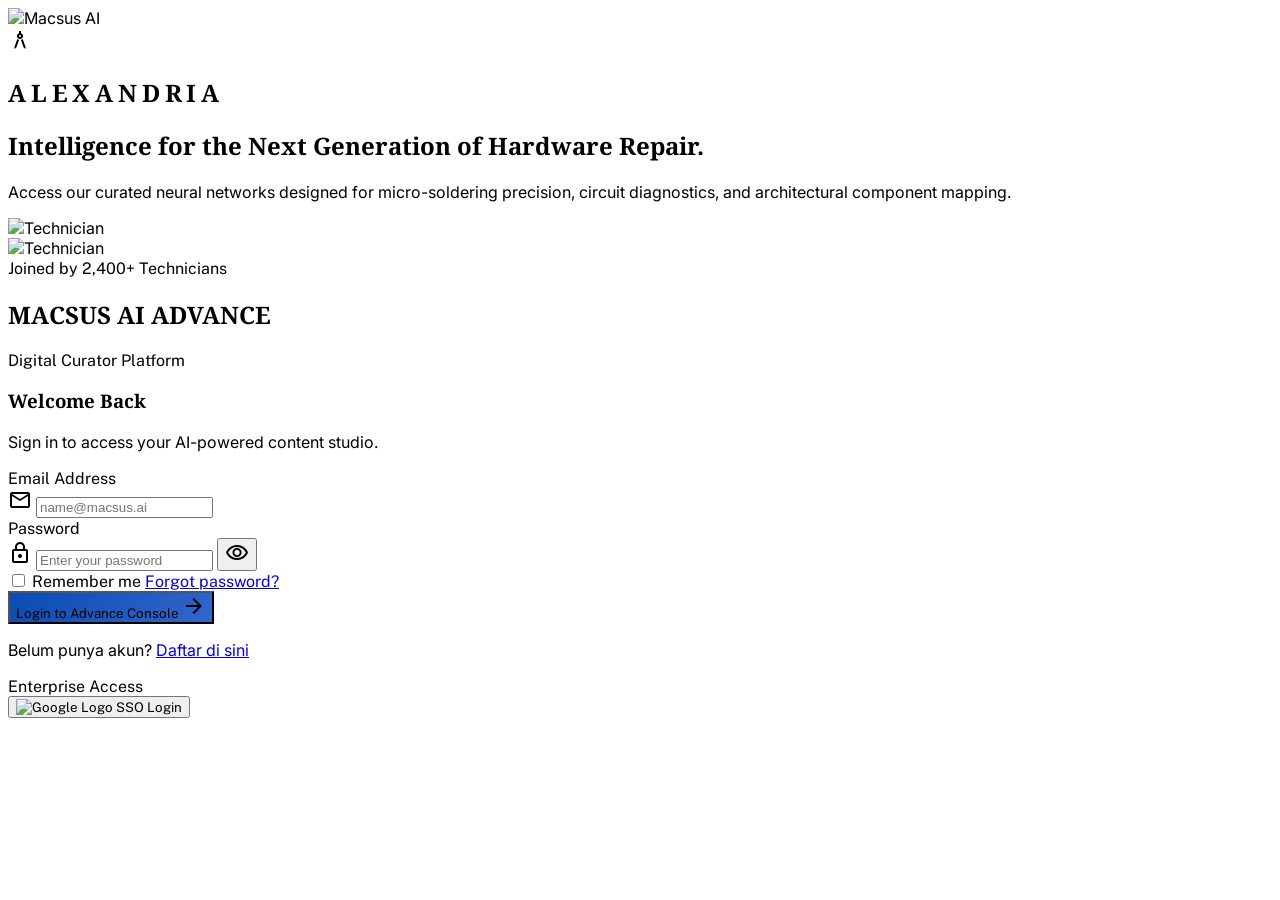
==== commit a8c5ceef: "Fitur terbaru" ====
--- a/login.html
+++ b/login.html
@@ -3,246 +3,279 @@
 <head>
   <meta charset="UTF-8">
   <meta name="viewport" content="width=device-width, initial-scale=1.0, maximum-scale=1.0, user-scalable=no">
-  <title>Login - Macsus AI Advertising</title>
+  <title>Login - Macsus AI Advance</title>
   <link rel="icon" href="IkonBrand/ikon-gelap/favicon-32.png" type="image/png">
-  <link rel="preconnect" href="https://fonts.googleapis.com">
-  <link rel="preconnect" href="https://fonts.gstatic.com" crossorigin>
-  <link href="https://fonts.googleapis.com/css2?family=Inter:wght@400;500;600;700&display=swap" rel="stylesheet">
-  <link rel="stylesheet" href="https://cdnjs.cloudflare.com/ajax/libs/font-awesome/6.4.0/css/all.min.css">
-  <link rel="stylesheet" href="style.css">
+  <script src="https://cdn.tailwindcss.com?plugins=forms,container-queries"></script>
+  <link href="https://fonts.googleapis.com/css2?family=Noto+Serif:wght@400;700&family=Inter:wght@400;500;600&family=Public+Sans:wght@300;400;600&display=swap" rel="stylesheet">
+  <link href="https://fonts.googleapis.com/css2?family=Material+Symbols+Outlined:wght,FILL@100..700,0..1&display=swap" rel="stylesheet">
+  <script>
+    tailwind.config = {
+      darkMode: "class",
+      theme: {
+        extend: {
+          "colors": {
+            "tertiary": "#6d5e00",
+            "on-tertiary-fixed": "#211b00",
+            "secondary-fixed": "#dfe3e8",
+            "on-error-container": "#93000a",
+            "tertiary-container": "#bfab49",
+            "surface": "#faf9fa",
+            "secondary-fixed-dim": "#c2c7cc",
+            "surface-tint": "#2259bf",
+            "on-surface-variant": "#434653",
+            "error": "#ba1a1a",
+            "on-secondary-container": "#606569",
+            "primary": "#094cb2",
+            "on-surface": "#1b1c1d",
+            "inverse-on-surface": "#f2f0f1",
+            "surface-variant": "#e3e2e3",
+            "on-tertiary-fixed-variant": "#524600",
+            "tertiary-fixed": "#f9e37a",
+            "secondary": "#5a5f63",
+            "outline-variant": "#c3c6d5",
+            "outline": "#737784",
+            "inverse-primary": "#b1c5ff",
+            "surface-container-highest": "#e3e2e3",
+            "on-tertiary": "#ffffff",
+            "on-error": "#ffffff",
+            "on-primary-container": "#e7ebff",
+            "background": "#faf9fa",
+            "primary-fixed-dim": "#b1c5ff",
+            "on-tertiary-container": "#4a3f00",
+            "surface-dim": "#dbdadb",
+            "primary-container": "#3366cc",
+            "inverse-surface": "#303031",
+            "on-primary-fixed-variant": "#00419d",
+            "tertiary-fixed-dim": "#dcc661",
+            "on-secondary-fixed": "#171c20",
+            "primary-fixed": "#d9e2ff",
+            "on-primary-fixed": "#001946",
+            "secondary-container": "#dfe3e8",
+            "surface-container-lowest": "#ffffff",
+            "surface-container-high": "#e9e8e9",
+            "on-primary": "#ffffff",
+            "on-secondary-fixed-variant": "#42474b",
+            "on-background": "#1b1c1d",
+            "surface-container-low": "#f5f3f4",
+            "error-container": "#ffdad6",
+            "surface-container": "#efedee",
+            "surface-bright": "#faf9fa",
+            "on-secondary": "#ffffff"
+          },
+          "borderRadius": {
+            "DEFAULT": "0.125rem",
+            "lg": "0.25rem",
+            "xl": "0.5rem",
+            "full": "0.75rem"
+          },
+          "fontFamily": {
+            "headline": ["Noto Serif"],
+            "display": ["Noto Serif"],
+            "body": ["Inter"],
+            "label": ["Public Sans"]
+          }
+        },
+      },
+    }
+  </script>
   <style>
-    body {
-      background: var(--bg-page);
-      display: flex;
-      align-items: center;
-      justify-content: center;
-      min-height: 100dvh;
-    }
-    .auth-container {
-      width: 100%;
-      max-width: 400px;
-      padding: 20px;
-    }
-    .auth-card {
-      padding: 40px;
-      background: var(--bg-surface);
-      border: 1px solid var(--border);
-      border-radius: 12px;
-      box-shadow: var(--shadow-md);
-    }
-    .auth-header {
-      text-align: center;
-      margin-bottom: 32px;
-    }
-    .auth-header img {
-      width: 56px;
-      height: 56px;
-      margin-bottom: 16px;
-      border-radius: 12px;
-    }
-    .auth-header h1 {
-      font-family: 'Inter', system-ui, sans-serif;
-      font-size: 22px;
-      font-weight: 700;
-      color: var(--text-primary);
-      margin: 0;
-    }
-    .auth-header p {
-      font-size: 13px;
-      color: var(--text-tertiary);
-      margin: 6px 0 0 0;
-      font-weight: 500;
-    }
-    .auth-form {
-      display: flex;
-      flex-direction: column;
-      gap: 16px;
-    }
-    .form-group {
-      display: flex;
-      flex-direction: column;
-      gap: 6px;
-    }
-    .form-label {
-      font-size: 12px;
-      font-weight: 600;
-      color: var(--text-secondary);
-      text-transform: uppercase;
-      letter-spacing: 0.04em;
-    }
-    .auth-input {
-      width: 100%;
-      padding: 10px 12px;
-      border: 1px solid var(--border);
-      border-radius: 8px;
-      background: var(--bg-surface);
-      color: var(--text-primary);
-      font-size: 14px;
-      font-family: 'Inter', system-ui, sans-serif;
-    }
-    .auth-input:focus {
-      outline: none;
-      border-color: var(--accent);
-      box-shadow: 0 0 0 3px var(--accent-muted);
-    }
-    .auth-input::placeholder {
-      color: var(--text-tertiary);
-    }
-    .auth-submit {
-      padding: 11px 16px;
-      background: var(--accent);
-      color: var(--text-inverse);
-      border: none;
-      border-radius: 8px;
-      font-weight: 600;
-      font-size: 14px;
-      cursor: pointer;
-      display: flex;
-      align-items: center;
-      justify-content: center;
-      gap: 8px;
-      margin-top: 8px;
-    }
-    .auth-submit:hover:not(:disabled) {
-      background: var(--accent-hover);
-    }
-    .auth-submit:disabled {
-      opacity: 0.6;
-      cursor: not-allowed;
-    }
-    .auth-error {
-      padding: 12px;
-      background: var(--red-light);
-      border: 1px solid var(--red);
-      border-radius: 8px;
-      color: var(--red);
-      font-size: 13px;
-      display: none;
-    }
-    .auth-error.show {
-      display: block;
-    }
-    .auth-link {
-      text-align: center;
-      font-size: 13px;
-      color: var(--text-tertiary);
-      margin-top: 20px;
-    }
-    .auth-link a {
-      color: var(--accent);
-      text-decoration: none;
-      font-weight: 600;
-    }
-    .auth-link a:hover {
-      text-decoration: underline;
-    }
-    .toast {
-      position: fixed;
-      bottom: 20px;
-      left: 50%;
-      transform: translateX(-50%);
-      background: var(--bg-active);
-      color: var(--text-primary);
-      padding: 10px 20px;
-      border-radius: 100px;
-      font-size: 13px;
-      font-weight: 600;
-      display: none;
-      align-items: center;
-      gap: 10px;
-      z-index: 10000;
-      box-shadow: var(--shadow-lg);
-    }
-    .toast.show {
-      display: flex;
-    }
-    @media (max-width: 480px) {
-      .auth-container { padding: 12px; }
-      .auth-card { padding: 24px; }
-      .auth-header h1 { font-size: 20px; }
-    }
+    body { font-family: 'Inter', sans-serif; }
+    .font-headline { font-family: 'Noto Serif', serif; }
+    .font-label { font-family: 'Public Sans', sans-serif; }
+    .material-symbols-outlined {
+      font-variation-settings: 'FILL' 0, 'wght' 400, 'GRAD' 0, 'opsz' 24;
+    }
+    .gradient-cta {
+      background: linear-gradient(135deg, #094cb2 0%, #3366cc 100%);
+    }
+    body::-webkit-scrollbar { display: none; }
+    body { -ms-overflow-style: none; scrollbar-width: none; }
   </style>
 </head>
-<body>
-  <div id="toast" class="toast"></div>
-
-  <div class="auth-container">
-    <div class="auth-card">
-      <div class="auth-header">
-        <img src="ikon.png" alt="Macsus Logo">
-        <h1>Macsus AI</h1>
-        <p>Content Generator</p>
+<body class="bg-surface text-on-surface overflow-hidden">
+
+  <div id="toast" class="fixed top-5 left-1/2 -translate-x-1/2 bg-inverse-surface text-inverse-on-surface px-5 py-2.5 rounded-full text-sm font-semibold font-label flex items-center gap-2.5 z-[10000] shadow-lg hidden">
+  </div>
+
+  <main class="flex h-screen w-full overflow-hidden">
+
+    <!-- Left Section: Branding & Illustration -->
+    <section class="hidden lg:flex w-1/2 relative bg-primary-container overflow-hidden items-center justify-center p-10">
+      <div class="absolute inset-0 z-0">
+        <img class="w-full h-full object-cover opacity-40 mix-blend-overlay" src="https://lh3.googleusercontent.com/aida-public/[base64]" alt="Macsus AI">
       </div>
-
-      <form class="auth-form" id="login-form" onsubmit="handleLoginSubmit(event)">
-        <div class="form-group">
-          <label class="form-label">Email</label>
-          <input type="email" class="auth-input" placeholder="your@email.com" id="login-email" required>
-        </div>
-
-        <div class="form-group">
-          <label class="form-label">Password</label>
-          <input type="password" class="auth-input" placeholder="••••••••" id="login-password" required>
-        </div>
-
-        <div class="auth-error" id="login-error"></div>
-
-        <button type="submit" class="auth-submit" id="login-btn">
-          <i class="fas fa-sign-in-alt"></i> Login
-        </button>
-      </form>
-
-      <div class="auth-link">
-        Belum punya akun? <a href="register.html">Daftar di sini</a>
+      <div class="relative z-10 max-w-lg">
+        <div class="mb-6 flex items-center gap-3">
+          <span class="material-symbols-outlined text-on-primary-container text-3xl" style="font-variation-settings: 'FILL' 1;">architecture</span>
+          <h1 class="font-headline text-2xl font-bold tracking-tight text-on-primary-container uppercase" style="letter-spacing:0.2em">ALEXANDRIA</h1>
+        </div>
+        <h2 class="font-headline text-4xl leading-tight text-white mb-4">
+          Intelligence for the Next Generation of Hardware Repair.
+        </h2>
+        <div class="w-20 h-1 bg-tertiary-container mb-6"></div>
+        <p class="font-body text-on-primary-container/80 text-base leading-relaxed max-w-md">
+          Access our curated neural networks designed for micro-soldering precision, circuit diagnostics, and architectural component mapping.
+        </p>
+        <div class="mt-8 flex items-center gap-3">
+          <div class="flex -space-x-2">
+            <div class="w-8 h-8 rounded-full border-2 border-primary-container bg-surface-container-high flex items-center justify-center overflow-hidden">
+              <img class="w-full h-full object-cover" src="https://lh3.googleusercontent.com/aida-public/[base64]" alt="Technician">
+            </div>
+            <div class="w-8 h-8 rounded-full border-2 border-primary-container bg-surface-container-high flex items-center justify-center overflow-hidden">
+              <img class="w-full h-full object-cover" src="https://lh3.googleusercontent.com/aida-public/[base64]" alt="Technician">
+            </div>
+          </div>
+          <span class="font-label text-xs text-on-primary-container font-medium">Joined by 2,400+ Technicians</span>
+        </div>
       </div>
-    </div>
-  </div>
+      <div class="absolute bottom-[-5%] right-[-5%] w-48 h-48 bg-tertiary rounded-full blur-[100px] opacity-20"></div>
+    </section>
+
+    <!-- Right Section: Login Form -->
+    <section class="w-full lg:w-1/2 flex items-center justify-center px-8 py-6 lg:px-16 lg:py-8 bg-surface">
+      <div class="w-full max-w-md space-y-6">
+
+        <!-- Mobile Brand Header -->
+        <div class="lg:hidden flex flex-col items-center mb-4">
+          <h1 class="font-headline text-xl font-bold text-primary tracking-tight">MACSUS AI ADVANCE</h1>
+          <p class="font-label text-xs uppercase tracking-widest text-outline mt-1">Digital Curator Platform</p>
+        </div>
+
+        <!-- Header -->
+        <div class="text-left space-y-1">
+          <h3 class="font-headline text-2xl font-bold text-on-surface">Welcome Back</h3>
+          <p class="font-body text-sm text-on-surface-variant">Sign in to access your AI-powered content studio.</p>
+        </div>
+
+        <!-- Form -->
+        <form class="space-y-4" id="login-form" onsubmit="handleLoginSubmit(event)">
+
+          <!-- Email -->
+          <div class="space-y-1">
+            <label class="font-label text-xs font-semibold text-on-surface-variant block uppercase tracking-wider" for="login-email">Email Address</label>
+            <div class="relative group">
+              <span class="material-symbols-outlined absolute left-3.5 top-1/2 -translate-y-1/2 text-outline group-focus-within:text-primary transition-colors text-xl">mail</span>
+              <input class="w-full bg-white border border-outline-variant/30 focus:border-primary focus:ring-1 focus:ring-primary/20 rounded-xl py-3 pl-11 pr-4 transition-all font-body text-sm text-on-surface placeholder:text-outline/50" id="login-email" placeholder="name@macsus.ai" type="email" required>
+            </div>
+          </div>
+
+          <!-- Password -->
+          <div class="space-y-1">
+            <label class="font-label text-xs font-semibold text-on-surface-variant block uppercase tracking-wider" for="login-password">Password</label>
+            <div class="relative group">
+              <span class="material-symbols-outlined absolute left-3.5 top-1/2 -translate-y-1/2 text-outline group-focus-within:text-primary transition-colors text-xl">lock</span>
+              <input class="w-full bg-white border border-outline-variant/30 focus:border-primary focus:ring-1 focus:ring-primary/20 rounded-xl py-3 pl-11 pr-11 transition-all font-body text-sm text-on-surface placeholder:text-outline/50" id="login-password" placeholder="Enter your password" type="password" required>
+              <button type="button" onclick="togglePassword('login-password', 'eye-icon-pw')" class="absolute right-3.5 top-1/2 -translate-y-1/2 text-outline hover:text-on-surface-variant transition-colors">
+                <span class="material-symbols-outlined text-xl" id="eye-icon-pw">visibility</span>
+              </button>
+            </div>
+          </div>
+
+          <!-- Remember Me & Forgot Password -->
+          <div class="flex items-center justify-between">
+            <label class="flex items-center gap-2 cursor-pointer">
+              <input type="checkbox" id="remember-me" class="w-4 h-4 rounded border-outline-variant/50 text-primary focus:ring-primary/20 accent-primary">
+              <span class="font-label text-xs text-on-surface-variant">Remember me</span>
+            </label>
+            <a href="#" class="font-label text-xs text-primary font-semibold hover:underline decoration-primary/30 underline-offset-4">Forgot password?</a>
+          </div>
+
+          <!-- Error -->
+          <div class="p-2.5 bg-error-container/50 border border-error/20 rounded-xl text-error text-xs font-body hidden" id="login-error"></div>
+
+          <!-- Submit -->
+          <button type="submit" class="w-full gradient-cta text-white font-label font-bold py-3 rounded-xl shadow-lg shadow-primary/20 hover:scale-[1.02] active:scale-[0.98] transition-all flex items-center justify-center gap-2 text-sm" id="login-btn">
+            <span>Login to Advance Console</span>
+            <span class="material-symbols-outlined text-sm">arrow_forward</span>
+          </button>
+        </form>
+
+        <!-- Footer Link -->
+        <div class="pt-2 text-center">
+          <p class="font-body text-sm text-on-surface-variant">Belum punya akun? <a class="text-primary font-semibold hover:underline decoration-primary/30 underline-offset-4 ml-1" href="register.html">Daftar di sini</a></p>
+        </div>
+
+        <!-- Divider -->
+        <div class="relative py-2">
+          <div class="absolute inset-0 flex items-center"><div class="w-full border-t border-outline-variant/30"></div></div>
+          <div class="relative flex justify-center text-xs uppercase tracking-tighter"><span class="bg-surface px-3 text-outline font-label">Enterprise Access</span></div>
+        </div>
+
+        <!-- SSO -->
+        <div class="flex justify-center">
+          <button class="w-full py-2.5 px-4 rounded-xl bg-surface-container-low hover:bg-surface-container transition-colors flex items-center justify-center gap-2 font-label text-xs text-on-surface">
+            <img alt="Google Logo" class="w-4 h-4" src="https://lh3.googleusercontent.com/aida-public/[base64]">
+            SSO Login
+          </button>
+        </div>
+
+      </div>
+    </section>
+
+  </main>
 
   <script src="js/auth/supabaseAuth.js"></script>
   <script>
+    function togglePassword(inputId, iconId) {
+      const input = document.getElementById(inputId);
+      const icon = document.getElementById(iconId);
+      if (input.type === 'password') {
+        input.type = 'text';
+        icon.textContent = 'visibility_off';
+      } else {
+        input.type = 'password';
+        icon.textContent = 'visibility';
+      }
+    }
+
     async function handleLoginSubmit(e) {
       e.preventDefault();
-      
+
       const email = document.getElementById('login-email').value.trim();
       const password = document.getElementById('login-password').value;
       const errorBox = document.getElementById('login-error');
       const submitBtn = document.getElementById('login-btn');
 
       errorBox.textContent = '';
-      errorBox.classList.remove('show');
+      errorBox.classList.add('hidden');
       submitBtn.disabled = true;
-      submitBtn.innerHTML = '<i class="fas fa-spinner"></i> Sedang login...';
+      submitBtn.innerHTML = '<span class="material-symbols-outlined animate-spin text-sm">refresh</span> Sedang login...';
 
       try {
         const result = await window.supabaseAuth.loginUser(email, password);
 
         if (result.success) {
           showToast('' + result.message, 'success');
-          
+
           setTimeout(() => {
             window.location.href = './index.html';
           }, 1000);
         } else {
           errorBox.textContent = result.error;
-          errorBox.classList.add('show');
+          errorBox.classList.remove('hidden');
           submitBtn.disabled = false;
-          submitBtn.innerHTML = '<i class="fas fa-sign-in-alt"></i> Login';
+          submitBtn.innerHTML = '<span>Login to Advance Console</span><span class="material-symbols-outlined text-sm">arrow_forward</span>';
         }
       } catch (err) {
         console.error('Login error:', err);
         errorBox.textContent = 'Error: ' + err.message;
-        errorBox.classList.add('show');
+        errorBox.classList.remove('hidden');
         submitBtn.disabled = false;
-        submitBtn.innerHTML = '<i class="fas fa-sign-in-alt"></i> Login';
+        submitBtn.innerHTML = '<span>Login to Advance Console</span><span class="material-symbols-outlined text-sm">arrow_forward</span>';
       }
     }
 
     function showToast(message, type = 'info') {
       const toast = document.getElementById('toast');
       toast.textContent = message;
-      toast.classList.add('show');
-      setTimeout(() => toast.classList.remove('show'), 2000);
+      toast.classList.remove('hidden');
+      toast.classList.add('flex');
+      setTimeout(() => {
+        toast.classList.add('hidden');
+        toast.classList.remove('flex');
+      }, 2000);
     }
   </script>
+
 </body>
 </html>
